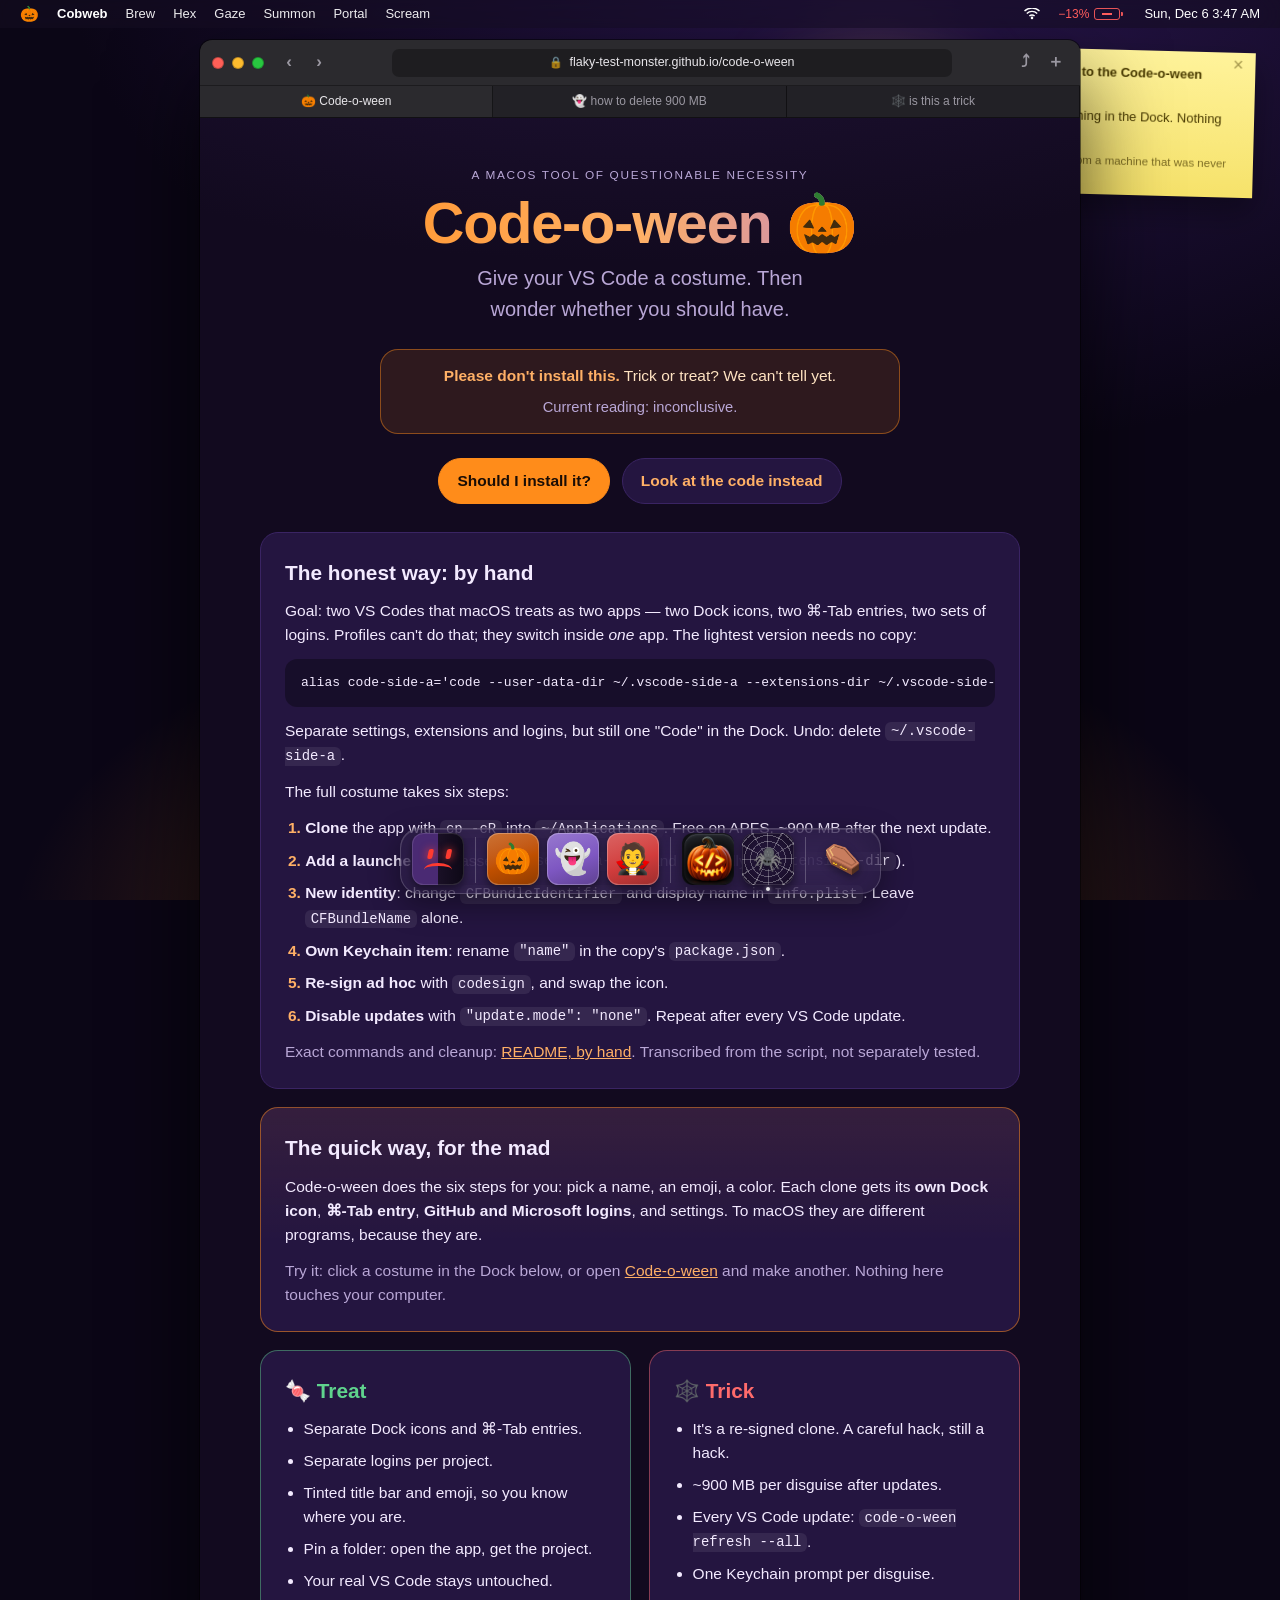
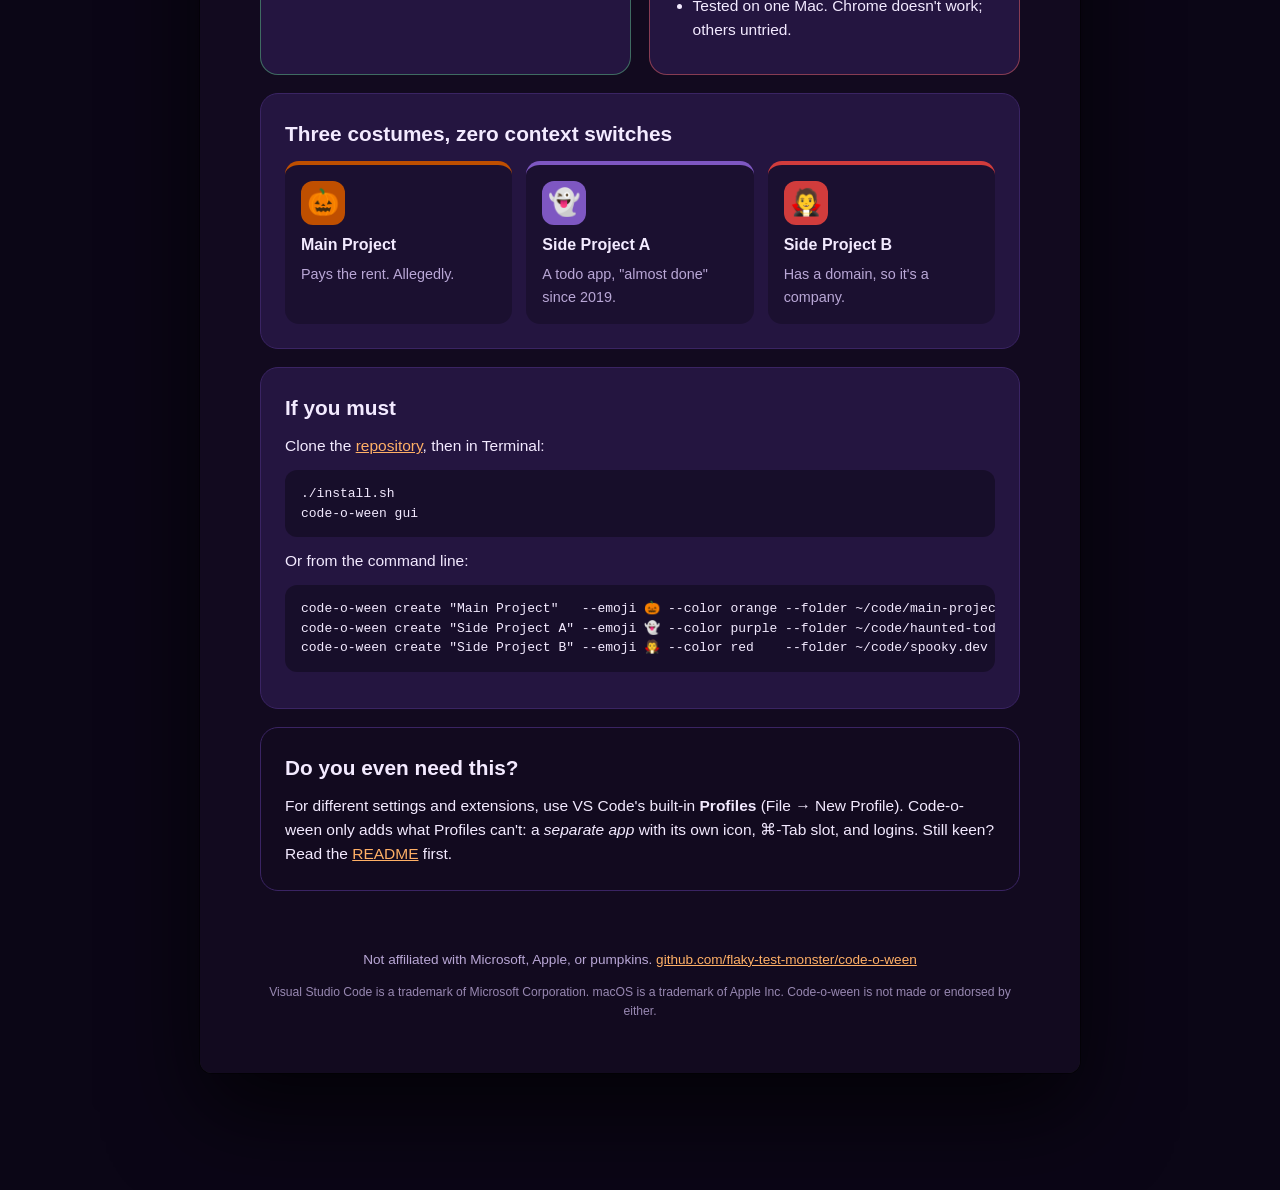
==== docs/index.html @ c0019ca2 "Add the GitHub Pages site A static page styled as a Mac desktop: a Dock of costumed VS Codes, the ma" ====
<!doctype html>
<html lang="en" class="page-scroll">
<head>
  <meta charset="utf-8">
  <meta name="viewport" content="width=device-width, initial-scale=1">
  <title>Code-o-ween</title>
  <meta name="description" content="Turn VS Code into separate macOS apps: own Dock icon, ⌘-Tab entry, and logins per project.">
  <meta name="color-scheme" content="dark">
  <meta name="theme-color" content="#140e20">
  <link rel="canonical" href="https://flaky-test-monster.github.io/code-o-ween/">
  <meta property="og:title" content="Code-o-ween 🎃">
  <meta property="og:description" content="Give your VS Code a costume. Then wonder whether you should have.">
  <meta property="og:type" content="website">
  <meta property="og:url" content="https://flaky-test-monster.github.io/code-o-ween/">
  <meta property="og:site_name" content="Code-o-ween">
  <meta property="og:image" content="https://flaky-test-monster.github.io/code-o-ween/social.png">
  <meta property="og:image:width" content="1200">
  <meta property="og:image:height" content="630">
  <meta property="og:image:alt" content="Code-o-ween: a spooky fake Mac desktop with a browser window and a Dock of costumed VS Code icons">
  <meta name="twitter:card" content="summary_large_image">
  <link rel="apple-touch-icon" href="code-o-ween.png">
  <link rel="icon" href="code-o-ween.png">
  <link rel="stylesheet" href="style.css">
  <!-- Page-view counts (GoatCounter: no cookies, no personal data). -->
  <script data-goatcounter="https://kertal.goatcounter.com/count"
          async src="https://gc.zgo.at/count.js"></script>
</head>
<body>

<!-- ─────────────────────────── The desktop ─────────────────────────── -->
<div class="desktop" id="desktop">

  <div class="sky" aria-hidden="true">
    <span class="moon"></span>
    <span class="bat">🦇</span><span class="bat">🦇</span><span class="bat">🦇</span>
  </div>

  <!-- Menu bar -->
  <div class="menubar" aria-hidden="true">
    <ul class="menubar-left">
      <li class="menubar-logo">🎃</li>
      <li class="menubar-app" id="menubar-app">Haunter</li>
      <li class="menubar-item">Brew</li>
      <li class="menubar-item">Hex</li>
      <li class="menubar-item">Gaze</li>
      <li class="menubar-item">Summon</li>
      <li class="menubar-item">Portal</li>
      <li class="menubar-item">Scream</li>
    </ul>
    <ul class="menubar-right">
      <li class="menubar-glyph" title="Not connected. Nothing here phones home.">
        <svg viewBox="0 0 16 12" width="16" height="12"><path d="M8 11.2a1.3 1.3 0 1 1 0-2.6 1.3 1.3 0 0 1 0 2.6zM4.9 7.6a4.5 4.5 0 0 1 6.2 0l-1 1a3.1 3.1 0 0 0-4.2 0zM2.3 5a8.1 8.1 0 0 1 11.4 0l-1 1a6.7 6.7 0 0 0-9.4 0zM0 2.6A11.4 11.4 0 0 1 16 2.6l-1 1a10 10 0 0 0-14 0z" fill="currentColor"/></svg>
      </li>
      <li class="menubar-battery" title="Battery at −13%. It has been draining since 2019."><span class="battery-pct">−13%</span><span class="battery"><i></i></span></li>
      <li class="menubar-clock"><time id="clock" datetime="2026-10-31T23:59">Fri Oct 31  23:59</time></li>
    </ul>
  </div>

  <!-- A sticky note, because every desk has one nobody wrote -->
  <aside class="sticky" id="sticky" aria-label="Note">
    <button type="button" class="sticky-close" id="sticky-close" aria-label="Close note">×</button>
    <p><strong>Welcome to the Code-o-ween crypt.</strong></p>
    <p>Click anything in the Dock. Nothing installs.</p>
    <p class="sticky-small">— a note from a machine that was never alive</p>
  </aside>

  <!-- ─────────────────────────── Windows ─────────────────────────── -->
  <div class="windows" id="windows">

    <!-- Haunter, the file browser: ~/Applications/Code-o-ween -->
    <section class="window finder" data-app="finder" data-title="Haunter" hidden aria-label="Haunter — Code-o-ween">
      <div class="titlebar">
        <span class="lights"><button type="button" class="tl close" aria-label="Close"></button><button type="button" class="tl min" aria-label="Minimize"></button><button type="button" class="tl zoom" aria-label="Zoom"></button></span>
        <span class="title"><span class="title-icon" aria-hidden="true">📁</span>Code-o-ween</span>
      </div>
      <div class="finder-body">
        <nav class="finder-sidebar" aria-label="Haunts">
          <p class="finder-group">Haunts</p>
          <span class="finder-fav">🕯️ Recently Buried</span>
          <span class="finder-fav">⚰️ Apparitions</span>
          <span class="finder-fav active" aria-current="true">🎃 Code-o-ween</span>
          <span class="finder-fav">🪦 Graveyard</span>
          <span class="finder-fav">🕳️ The Pit</span>
          <p class="finder-group">Cursed</p>
          <span class="finder-fav">🕸️ node_modules</span>
        </nav>
        <div class="finder-main">
          <div class="finder-items" id="finder-items"></div>
          <p class="finder-hint">Each is a separately signed app from the same source. Click one to open it.</p>
        </div>
      </div>
      <div class="finder-pathbar">Haunted HD › Users › you › Applications › <strong>Code-o-ween</strong></div>
    </section>

    <!-- Code-o-ween itself: the SwiftUI manager -->
    <section class="window manager" data-app="code-o-ween" data-title="Code-o-ween" hidden aria-label="Code-o-ween">
      <div class="titlebar">
        <span class="lights"><button type="button" class="tl close" aria-label="Close"></button><button type="button" class="tl min" aria-label="Minimize"></button><button type="button" class="tl zoom" aria-label="Zoom"></button></span>
        <span class="title">Code-o-ween</span>
      </div>
      <div class="manager-body">
        <!-- The list, shown while there is something to list -->
        <div class="manager-list" id="manager-list">
          <div class="manager-list-head">
            <h2>Disguises</h2>
            <button type="button" class="icon-btn" id="reload-list" aria-label="Reload list" title="Reload list">⟳</button>
          </div>
          <ul class="instance-list" id="instance-list" aria-label="Disguises"></ul>
          <div class="manager-list-actions">
            <button type="button" class="mac-btn primary" id="add-more">＋ Add More…</button>
            <span class="spacer"></span>
            <button type="button" class="mac-btn" id="refresh-all">Refresh All</button>
          </div>
          <p class="status" id="list-status" aria-live="polite">Ready for trick or treat</p>
        </div>

        <!-- The create form, shown after "Add More…" (and by itself while there is nothing to list) -->
        <form class="manager-form" id="create-form" autocomplete="off" hidden>
          <div class="manager-form-head">
            <img src="code-o-ween.png" alt="" width="64" height="64">
            <div>
              <h2>Dress up your editor</h2>
              <p>A costume, its own Dock icon, and its own settings.</p>
            </div>
          </div>

          <div class="grouped">
            <label class="row"><span>App</span>
              <select id="f-app">
                <option>Visual Studio Code</option>
                <option>VS Code Insiders</option>
                <option>VSCodium</option>
                <option>Other app…</option>
              </select>
            </label>
            <label class="row"><span>Name</span><input id="f-name" type="text" placeholder="Side Project C" maxlength="40"></label>
            <label class="row"><span>Costume</span>
              <select id="f-costume">
                <option value="Custom" data-emoji="" data-color="">Custom</option>
                <option value="Pumpkin" data-emoji="🎃" data-color="#BF4F00">🎃  Pumpkin</option>
                <option value="Ghost" data-emoji="👻" data-color="#7E57C2">👻  Ghost</option>
                <option value="Vampire" data-emoji="🧛" data-color="#D13C3C">🧛  Vampire</option>
                <option value="Witch" data-emoji="🧙" data-color="#1E8255">🧙  Witch</option>
                <option value="Spider" data-emoji="🕷️" data-color="#007F88">🕷️  Spider</option>
                <option value="Skeleton" data-emoji="💀" data-color="#D33682">💀  Skeleton</option>
              </select>
            </label>
            <label class="row"><span>Icon</span>
              <select id="f-icon"><option>Emoji</option><option>Default</option><option>Image</option></select>
            </label>
            <div class="row emoji-row" id="emoji-row">
              <span>Emoji</span>
              <span class="emoji-picker">
                <span class="emoji-picker-head">
                  <input id="f-emoji" type="text" value="🎃" aria-label="Emoji" maxlength="4" class="emoji-field">
                  <button type="button" class="mac-btn small" id="f-more-emoji" title="Pick any emoji from the system palette">More…</button>
                </span>
                <span class="emoji-grid" id="emoji-grid" role="radiogroup" aria-label="Suggested emoji"></span>
              </span>
            </div>
            <div class="row color-row"><span>Color</span>
              <span class="swatches" id="swatches" role="radiogroup" aria-label="Color"></span>
            </div>
            <div class="row"><label for="f-folder">Project folder</label>
              <span class="row-controls">
                <input id="f-folder" type="text" placeholder="Optional: opens when launched">
                <button type="button" class="mac-btn small" id="f-choose">Choose…</button>
              </span>
            </div>
            <label class="row toggle-row"><span>Tint the VS Code window with this color</span><input type="checkbox" id="f-tint" class="switch" checked></label>
            <label class="row toggle-row"><span>Use a separate extension directory</span><input type="checkbox" id="f-ext" class="switch"></label>
          </div>

          <div class="manager-form-actions">
            <button type="button" class="mac-btn" id="cancel-create">Cancel</button>
            <span class="spacer"></span>
            <button type="submit" class="mac-btn primary" id="create">Disguise VS Code</button>
          </div>
          <p class="status" id="status" aria-live="polite">Ready. This is a web page; nothing touches your computer.</p>
        </form>
      </div>
    </section>

    <!-- The browser: the old landing page, now a web page inside the desktop. Not a landmark: its <main> is the page's. -->
    <div class="window browser" data-app="browser" data-title="Cobweb">
      <div class="titlebar browser-chrome">
        <span class="lights"><button type="button" class="tl close" aria-label="Close"></button><button type="button" class="tl min" aria-label="Minimize"></button><button type="button" class="tl zoom" aria-label="Zoom"></button></span>
        <span class="nav" aria-hidden="true"><i>‹</i><i>›</i></span>
        <span class="address" aria-hidden="true"><span class="lock">🔒</span><span class="host">flaky-test-monster.github.io/code-o-ween</span></span>
        <span class="nav" aria-hidden="true"><i>⤴</i><i>＋</i></span>
      </div>
      <div class="browser-tabs" aria-hidden="true"><span class="tab active">🎃 Code-o-ween</span><span class="tab">👻 how to delete 900 MB</span><span class="tab">🕸️ is this a trick</span></div>

      <div class="web" id="web">
        <header class="web-hero">
          <p class="eyebrow">A macOS tool of questionable necessity</p>
          <h1>Code-o-ween <span aria-hidden="true">🎃</span></h1>
          <p class="tagline">Give your VS Code a costume. Then wonder whether you should have.</p>

          <div class="warning" role="note">
            <strong>Please don't install this.</strong>
            Trick or treat? We can't tell yet.
            <span class="verdict" id="verdict" aria-live="polite">Current reading: inconclusive.</span>
          </div>

          <div class="actions">
            <button type="button" class="btn primary" id="ask">Should I install it?</button>
            <a class="btn" href="https://github.com/flaky-test-monster/code-o-ween" rel="noopener" target="_blank">Look at the code instead</a>
          </div>
        </header>

        <main>
          <section class="card" id="by-hand">
            <h2>The honest way: by hand</h2>
            <p>
              Goal: two VS Codes that macOS treats as two apps — two Dock icons, two ⌘-Tab entries, two sets of
              logins. Profiles can't do that; they switch inside <em>one</em> app. The lightest version needs no copy:
            </p>
            <pre tabindex="0"><code>alias code-side-a='code --user-data-dir ~/.vscode-side-a --extensions-dir ~/.vscode-side-a/extensions'</code></pre>
            <p>Separate settings, extensions and logins, but still one "Code" in the Dock. Undo: delete <code>~/.vscode-side-a</code>.</p>
            <p>The full costume takes six steps:</p>
            <ol class="steps">
              <li><strong>Clone</strong> the app with <code>cp -cR</code> into <code>~/Applications</code>. Free on APFS, ~900&nbsp;MB after the next update.</li>
              <li><strong>Add a launcher</strong> that passes <code>--user-data-dir</code> (and optionally <code>--extensions-dir</code>).</li>
              <li><strong>New identity</strong>: change <code>CFBundleIdentifier</code> and display name in <code>Info.plist</code>. Leave <code>CFBundleName</code> alone.</li>
              <li><strong>Own Keychain item</strong>: rename <code>"name"</code> in the copy's <code>package.json</code>.</li>
              <li><strong>Re-sign ad hoc</strong> with <code>codesign</code>, and swap the icon.</li>
              <li><strong>Disable updates</strong> with <code>"update.mode": "none"</code>. Repeat after every VS Code update.</li>
            </ol>
            <p class="muted">
              Exact commands and cleanup:
              <a href="https://github.com/flaky-test-monster/code-o-ween#love-the-idea-but-afraid-very-afraid-to-run-it" rel="noopener" target="_blank">README, by hand</a>.
              Transcribed from the script, not separately tested.
            </p>
          </section>

          <section class="card quick">
            <h2>The quick way, for the mad</h2>
            <p>
              Code-o-ween does the six steps for you: pick a name, an emoji, a color. Each clone gets its
              <strong>own Dock icon</strong>, <strong>⌘-Tab entry</strong>, <strong>GitHub and Microsoft logins</strong>,
              and settings. To macOS they are different programs, because they are.
            </p>
            <p class="muted">
              Try it: click a costume in the Dock below, or open
              <button type="button" class="link-btn" data-open="code-o-ween">Code-o-ween</button> and make another. Nothing here touches your computer.
            </p>
          </section>

          <section class="columns">
            <div class="card treat">
              <h2><span aria-hidden="true">🍬</span> Treat</h2>
              <ul>
                <li>Separate Dock icons and ⌘-Tab entries.</li>
                <li>Separate logins per project.</li>
                <li>Tinted title bar and emoji, so you know where you are.</li>
                <li>Pin a folder: open the app, get the project.</li>
                <li>Your real VS Code stays untouched.</li>
              </ul>
            </div>
            <div class="card trick">
              <h2><span aria-hidden="true">🕸️</span> Trick</h2>
              <ul>
                <li>It's a re-signed clone. A careful hack, still a hack.</li>
                <li>~900&nbsp;MB per disguise after updates.</li>
                <li>Every VS Code update: <code>code-o-ween refresh --all</code>.</li>
                <li>One Keychain prompt per disguise.</li>
                <li>Tested on one Mac. Chrome doesn't work; others untried.</li>
              </ul>
            </div>
          </section>

          <section class="card">
            <h2>Three costumes, zero context switches</h2>
            <div class="trio">
              <div class="trio-item" style="--tile:#BF4F00">
                <span class="trio-icon" aria-hidden="true">🎃</span>
                <h3>Main Project</h3>
                <p>Pays the rent. Allegedly.</p>
              </div>
              <div class="trio-item" style="--tile:#7E57C2">
                <span class="trio-icon" aria-hidden="true">👻</span>
                <h3>Side Project A</h3>
                <p>A todo app, "almost done" since 2019.</p>
              </div>
              <div class="trio-item" style="--tile:#D13C3C">
                <span class="trio-icon" aria-hidden="true">🧛</span>
                <h3>Side Project B</h3>
                <p>Has a domain, so it's a company.</p>
              </div>
            </div>
          </section>

          <section class="card">
            <h2>If you must</h2>
            <p>Clone the <a href="https://github.com/flaky-test-monster/code-o-ween" rel="noopener" target="_blank">repository</a>, then in Terminal:</p>
            <pre tabindex="0"><code>./install.sh
code-o-ween gui</code></pre>
            <p>Or from the command line:</p>
            <pre tabindex="0"><code>code-o-ween create "Main Project"   --emoji 🎃 --color orange --folder ~/code/main-project
code-o-ween create "Side Project A" --emoji 👻 --color purple --folder ~/code/haunted-todo
code-o-ween create "Side Project B" --emoji 🧛 --color red    --folder ~/code/spooky.dev</code></pre>
          </section>

          <section class="card plain">
            <h2>Do you even need this?</h2>
            <p>
              For different settings and extensions, use VS Code's built-in <strong>Profiles</strong>
              (File → New Profile). Code-o-ween only adds what Profiles can't: a <em>separate app</em> with its own
              icon, ⌘-Tab slot, and logins. Still keen? Read the
              <a href="https://github.com/flaky-test-monster/code-o-ween#readme" rel="noopener" target="_blank">README</a> first.
            </p>
          </section>
        </main>

        <footer class="web-footer">
          <p>
            Not affiliated with Microsoft, Apple, or pumpkins.
            <a href="https://github.com/flaky-test-monster/code-o-ween" rel="noopener" target="_blank">github.com/flaky-test-monster/code-o-ween</a>
          </p>
          <p class="legal">Visual Studio Code is a trademark of Microsoft Corporation. macOS is a trademark of Apple Inc. Code-o-ween is not made or endorsed by either.</p>
        </footer>
      </div>
    </div>

  </div>

  <!-- ─────────────────────────── The Dock ─────────────────────────── -->
  <nav class="dock-wrap" aria-label="Dock">
    <div class="dock" id="dock" role="toolbar">
      <button type="button" class="dock-item" data-app="finder" aria-label="Haunter — file browser">
        <span class="icon finder-icon" aria-hidden="true"><i class="face"></i></span>
        <span class="dock-label">Haunter</span><span class="dock-dot"></span>
      </button>
      <span class="dock-sep" aria-hidden="true"></span>
      <!-- Disguised VS Codes are inserted here by script.js -->
      <span class="dock-sep" aria-hidden="true" id="dock-sep-apps"></span>
      <button type="button" class="dock-item" data-app="code-o-ween" aria-label="Code-o-ween">
        <span class="icon app-icon" aria-hidden="true"><img src="code-o-ween.png" alt="" width="52" height="52"></span>
        <span class="dock-label">Code-o-ween</span><span class="dock-dot"></span>
      </button>
      <button type="button" class="dock-item" data-app="browser" aria-label="Cobweb — web browser">
        <span class="icon browser-icon" aria-hidden="true"><i class="spider">🕷️</i></span>
        <span class="dock-label">Cobweb</span><span class="dock-dot"></span>
      </button>
      <span class="dock-sep" aria-hidden="true"></span>
      <button type="button" class="dock-item" data-app="trash" aria-label="Crypt">
        <span class="icon trash-icon" aria-hidden="true">⚰️</span>
        <span class="dock-label">Crypt (900 MB per costume)</span><span class="dock-dot"></span>
      </button>
    </div>
  </nav>

</div>

<!-- What the coffin is hiding: a stop error from an operating system that is not the one you are using -->
<div class="bsod" id="bsod" role="alertdialog" aria-modal="true" aria-labelledby="bsod-title" aria-describedby="bsod-body" hidden>
  <div class="bsod-screen">
    <p class="bsod-title" id="bsod-title"><span>Windoze</span></p>
    <div id="bsod-body">
      <p>Fatal exception 0E: this OS was caught disguised as another OS.</p>
      <p>It was never a Mac. Just a web page in costume.</p>
      <p>*&nbsp; Press any key to unsee this.</p>
      <p class="bsod-code">STOP: 0x0000DEAD IDENTITY_CRISIS</p>
    </div>
    <p class="bsod-actions">
      <button class="bsod-back" id="bsod-back" type="button">Go back to the totally real Mac</button>
    </p>
  </div>
</div>

<script src="script.js" defer></script>
</body>
</html>
---- docs/style.css ----
/* Code-o-ween's GitHub Pages site: a Mac desktop that isn't one.
   Layout: a full-viewport .desktop holds the menu bar, one window at a time, and the Dock.
   The old landing page lives on inside the browser window (.web). */

:root {
  --menubar-h: 28px;
  --dock-h: 100px;

  --wall-1: #0b0616;
  --wall-2: #2a1650;
  --wall-3: #7a2a2e;
  --wall-glow: #ff8c1a;

  --chrome: #2b2a2e;
  --chrome-text: #e8e6ea;
  --chrome-muted: #9a97a1;
  --chrome-edge: rgba(255, 255, 255, 0.1);
  --content: #1e1e1e;
  --content-2: #252526;
  --content-3: #2d2d2d;
  --text: #e6e6e6;
  --muted: #a7a7a7;
  --accent: #bf4f00;
  --accent-2: #ff8c1a;
  --focus: #ff8c1a;

  --radius: 12px;
  --shadow: 0 30px 70px rgba(0, 0, 0, 0.55), 0 0 0 1px rgba(0, 0, 0, 0.4);
  --mono: ui-monospace, SFMono-Regular, Menlo, Consolas, monospace;
  --sans: -apple-system, BlinkMacSystemFont, "SF Pro Text", "Segoe UI", Roboto, Helvetica, Arial, sans-serif;
}

* { box-sizing: border-box; }
html, body { margin: 0; height: 100%; }
body {
  font: 14px/1.45 var(--sans);
  color: var(--text);
  background: var(--wall-1);
  overflow: hidden;
  -webkit-font-smoothing: antialiased;
}
button { font: inherit; }
[hidden] { display: none !important; }
button:focus-visible, input:focus-visible, select:focus-visible, [tabindex]:focus-visible {
  outline: 2px solid var(--focus);
  outline-offset: 2px;
}

/* ─────────────── Desktop & wallpaper ─────────────── */
.desktop {
  position: fixed;
  inset: 0;
  overflow: hidden;
  background:
    radial-gradient(900px 500px at 50% 105%, rgba(255, 140, 26, 0.35) 0%, rgba(255, 140, 26, 0) 70%),
    radial-gradient(1400px 900px at 70% -10%, var(--wall-2) 0%, var(--wall-1) 60%),
    linear-gradient(180deg, var(--wall-1) 0%, var(--wall-2) 55%, var(--wall-3) 100%);
}

.sky { position: absolute; inset: 0; pointer-events: none; overflow: hidden; }
.moon {
  position: absolute;
  top: 9vh; right: 26vw;
  width: 140px; height: 140px;
  border-radius: 50%;
  background: radial-gradient(circle at 35% 35%, #fff4d6 0%, #ffd27a 45%, #e0a84a 100%);
  box-shadow: 0 0 80px 30px rgba(255, 210, 120, 0.28), inset -22px -14px 0 rgba(170, 110, 40, 0.25);
}
.bat {
  position: absolute;
  font-size: 1.6rem;
  opacity: 0.6;
  animation: flap 28s linear infinite;
}
.bat:nth-child(2) { top: 18vh; left: -6vw; animation-duration: 34s; }
.bat:nth-child(3) { top: 30vh; left: -6vw; animation-duration: 26s; animation-delay: -12s; font-size: 1.1rem; }
.bat:nth-child(4) { top: 12vh; left: -6vw; animation-duration: 40s; animation-delay: -25s; font-size: 2rem; }
@keyframes flap {
  0%   { transform: translate(0, 0) rotate(-8deg); }
  25%  { transform: translate(30vw, -6vh) rotate(6deg); }
  50%  { transform: translate(60vw, 2vh) rotate(-6deg); }
  75%  { transform: translate(85vw, -4vh) rotate(8deg); }
  100% { transform: translate(112vw, 0) rotate(-8deg); }
}

/* ─────────────── Menu bar ─────────────── */
.menubar {
  position: absolute;
  top: 0; left: 0; right: 0;
  height: var(--menubar-h);
  display: flex;
  justify-content: space-between;
  align-items: center;
  padding: 0 12px;
  background: rgba(20, 14, 32, 0.6);
  backdrop-filter: blur(20px) saturate(1.4);
  -webkit-backdrop-filter: blur(20px) saturate(1.4);
  color: #fff;
  font-size: 13px;
  z-index: 1000;
  user-select: none;
}
.menubar ul { list-style: none; margin: 0; padding: 0; display: flex; align-items: center; gap: 2px; }
.menubar li { padding: 0 8px; line-height: var(--menubar-h); white-space: nowrap; }
.menubar-logo { font-size: 15px; padding-right: 4px; }
.menubar-app { font-weight: 700; }
.menubar-item { opacity: 0.92; }
.menubar-right { gap: 6px; }
.menubar-glyph { display: inline-flex; align-items: center; padding: 0 4px; }
/* The battery is below zero. It has been draining since 2019. */
.menubar-battery { display: inline-flex; align-items: center; gap: 5px; padding: 0 4px; color: #ff5c5c; }
.battery-pct { font-size: 12px; font-variant-numeric: tabular-nums; }
.battery { position: relative; width: 26px; height: 12px; border: 1.5px solid rgba(255, 92, 92, 0.9); border-radius: 3px; padding: 0; margin: 0 6px 0 0; }
.battery::after { content: ""; position: absolute; right: -4px; top: 3px; width: 2px; height: 4px; background: rgba(255, 92, 92, 0.9); border-radius: 0 1px 1px 0; }
.battery i { position: absolute; left: 1.5px; top: 1.5px; bottom: 1.5px; width: 0; background: #ff5c5c; border-radius: 1px; }
.battery::before { content: ""; position: absolute; left: 50%; top: 50%; width: 10px; height: 1.5px; margin: -0.75px 0 0 -5px; background: #ff5c5c; }
.menubar-clock { font-variant-numeric: tabular-nums; }
@media (max-width: 720px) {
  .menubar-item, .menubar-glyph, .menubar-battery { display: none; }
}

/* ─────────────── Stickies ─────────────── */
.sticky {
  position: absolute;
  top: calc(var(--menubar-h) + 22px);
  right: 26px;
  width: 250px;
  padding: 14px 16px 10px;
  background: linear-gradient(180deg, #fff39b, #f6e26a);
  color: #4a3b00;
  font-size: 13px;
  line-height: 1.4;
  box-shadow: 0 14px 30px rgba(0, 0, 0, 0.35);
  transform: rotate(1.5deg);
  z-index: 5;
}
.sticky p { margin: 0 0 8px; }
.sticky-small { font-size: 11.5px; opacity: 0.7; margin-bottom: 0 !important; }
.sticky-close {
  position: absolute; top: 2px; right: 6px;
  border: 0; background: transparent; color: inherit;
  font-size: 18px; line-height: 1; cursor: pointer; opacity: 0.5;
}
.sticky-close:hover { opacity: 1; }
@media (max-width: 720px) { .sticky { display: none; } }

/* ─────────────── Windows ─────────────── */
.windows { position: absolute; inset: var(--menubar-h) 0 var(--dock-h) 0; }

.window {
  position: absolute;
  display: flex;
  flex-direction: column;
  min-width: 320px;
  min-height: 200px;
  border-radius: var(--radius);
  background: var(--content);
  color: var(--text);
  box-shadow: var(--shadow);
  overflow: hidden;
  opacity: 0.985;
  transition: transform 0.22s cubic-bezier(0.2, 0.8, 0.2, 1), opacity 0.22s ease;
}
.window.focused { opacity: 1; box-shadow: 0 40px 90px rgba(0, 0, 0, 0.7), 0 0 0 1px rgba(0, 0, 0, 0.5); }
.window:not(.focused) .titlebar { filter: saturate(0.6) brightness(0.85); }
.window.opening { animation: open 0.26s cubic-bezier(0.2, 0.8, 0.2, 1); }
@keyframes open { from { transform: scale(0.92) translateY(14px); opacity: 0; } to { transform: none; opacity: 1; } }
.window.minimizing { transform: translateY(60vh) scale(0.15); opacity: 0; transition-duration: 0.32s; }
.window.maximized { border-radius: 0; }

.titlebar {
  display: flex;
  align-items: center;
  gap: 10px;
  flex: 0 0 auto;
  height: 38px;
  padding: 0 12px;
  background: var(--chrome);
  color: var(--chrome-text);
  font-size: 13px;
  font-weight: 600;
  cursor: default;
  user-select: none;
  border-bottom: 1px solid rgba(0, 0, 0, 0.35);
}
.title { flex: 1; text-align: center; white-space: nowrap; overflow: hidden; text-overflow: ellipsis; opacity: 0.95; }
.title-icon { margin-right: 6px; }
.lights { display: inline-flex; gap: 8px; }
.tl {
  width: 12px; height: 12px; border-radius: 50%;
  border: 1px solid rgba(0, 0, 0, 0.25);
  padding: 0; cursor: pointer;
  position: relative;
}
.tl.close { background: #ff5f57; }
.tl.min { background: #febc2e; }
.tl.zoom { background: #28c840; }
.window:not(.focused) .tl { background: #4d4b52; }
.tl::after {
  content: ""; position: absolute; inset: 0; opacity: 0; font-size: 9px; line-height: 10px; text-align: center; color: rgba(0, 0, 0, 0.6); font-weight: 900;
}
.lights:hover .tl.close::after { content: "×"; opacity: 1; }
.lights:hover .tl.min::after { content: "–"; opacity: 1; }
.lights:hover .tl.zoom::after { content: "+"; opacity: 1; font-size: 10px; }

/* On phones every window fills the screen. */
@media (max-width: 720px) {
  .window { inset: 0 !important; width: auto !important; height: auto !important; border-radius: 0; min-width: 0; }
  .window.opening { animation-name: open-mobile; }
  @keyframes open-mobile { from { opacity: 0; transform: translateY(20px); } to { opacity: 1; transform: none; } }
}

/* While the browser is on screen, the page it shows scrolls with the document (html.page-scroll):
   the window grows to fit its content, and its chrome sticks under the menu bar. */
html.page-scroll, html.page-scroll body { height: auto; }
html.page-scroll body { overflow: visible; overflow-x: hidden; }
html.page-scroll .desktop { position: relative; min-height: 100vh; overflow: visible; background-attachment: fixed; }
html.page-scroll .sky, html.page-scroll .menubar, html.page-scroll .dock-wrap { position: fixed; }
html.page-scroll .sticky { position: fixed; }
html.page-scroll .windows { position: relative; inset: auto; padding: calc(var(--menubar-h) + 12px) 0 calc(var(--dock-h) + 24px); }
html.page-scroll .window.browser { position: relative; left: auto !important; top: auto !important; height: auto !important; margin: 0 auto; max-width: calc(100% - 24px); overflow: clip; }
html.page-scroll .browser-chrome { position: sticky; top: var(--menubar-h); z-index: 2; border-radius: var(--radius) var(--radius) 0 0; }
html.page-scroll .browser-tabs { position: sticky; top: calc(var(--menubar-h) + 46px); z-index: 2; }
html.page-scroll .web { flex: none; overflow: visible; }
html.page-scroll .web [id] { scroll-margin-top: calc(var(--menubar-h) + 90px); }
html.page-scroll .window.browser.maximized { max-width: none; border-radius: 0; }
html.page-scroll .window.browser.maximized .browser-chrome { border-radius: 0; }
@media (max-width: 720px) {
  html.page-scroll .windows { padding: var(--menubar-h) 0 var(--dock-h); }
  html.page-scroll .window.browser { max-width: none; }
  html.page-scroll .browser-chrome { border-radius: 0; }
}

/* ─────────────── Finder window ─────────────── */
.finder-body { display: grid; grid-template-columns: 170px 1fr; flex: 1; min-height: 0; }
.finder-sidebar {
  background: rgba(40, 38, 46, 0.9);
  padding: 10px 8px;
  display: flex; flex-direction: column; gap: 2px;
  font-size: 12.5px;
  border-right: 1px solid rgba(0, 0, 0, 0.35);
}
.finder-group { margin: 8px 8px 4px; font-size: 11px; color: var(--chrome-muted); text-transform: uppercase; letter-spacing: 0.04em; }
.finder-fav { display: block; padding: 4px 8px; border-radius: 6px; color: var(--chrome-text); opacity: 0.85; }
.finder-fav.active { background: rgba(255, 255, 255, 0.14); opacity: 1; }
.finder-main { display: flex; flex-direction: column; min-height: 0; background: var(--content-2); }
.finder-items { display: flex; flex-wrap: wrap; gap: 8px 4px; padding: 18px 16px; align-content: start; overflow: auto; flex: 1; }
.finder-item {
  width: 112px; padding: 10px 6px; border: 0; background: transparent; color: var(--text);
  display: grid; justify-items: center; gap: 8px; border-radius: 8px; cursor: pointer;
  font-size: 12px; text-align: center; line-height: 1.25;
}
.finder-item:hover { background: rgba(255, 255, 255, 0.07); }
.finder-item .tile { width: 56px; height: 56px; font-size: 32px; }
.finder-item img { width: 56px; height: 56px; }
.finder-hint { margin: 0; padding: 8px 16px 12px; font-size: 12px; color: var(--muted); }
.finder-pathbar { flex: 0 0 auto; padding: 6px 12px; font-size: 12px; color: var(--muted); background: var(--content-3); border-top: 1px solid rgba(0, 0, 0, 0.35); }
.finder-pathbar strong { color: var(--text); }
@media (max-width: 720px) { .finder-body { grid-template-columns: 1fr; } .finder-sidebar { display: none; } }

/* A costume tile: a rounded square in the disguise's color with the emoji on it. */
.tile {
  display: inline-grid; place-items: center;
  width: 44px; height: 44px; border-radius: 22%;
  background: linear-gradient(160deg, color-mix(in srgb, var(--tile) 80%, white) 0%, var(--tile) 55%, color-mix(in srgb, var(--tile) 75%, black) 100%);
  box-shadow: inset 0 0 0 1px rgba(255, 255, 255, 0.22), 0 2px 6px rgba(0, 0, 0, 0.35);
  font-size: 26px;
  line-height: 1;
}

/* ─────────────── Code-o-ween manager (SwiftUI, in costume) ─────────────── */
/* One view at a time, like the real window: the list, or the create form after "Add More…". */
.manager { background: #262528; }
.manager-body { display: flex; flex-direction: column; flex: 1; min-height: 0; }
.manager-list { display: flex; flex-direction: column; flex: 1; min-height: 0; }
.manager-list-head { display: flex; align-items: center; justify-content: space-between; padding: 16px 16px 10px; }
.manager-list-head h2, .manager-form-head h2 { margin: 0; font-size: 17px; font-weight: 600; }
.manager-list-head h2 { font-size: 20px; }
.icon-btn { border: 0; background: transparent; color: var(--accent-2); font-size: 16px; cursor: pointer; padding: 2px 6px; border-radius: 6px; }
.icon-btn:hover { background: rgba(255, 255, 255, 0.08); }
.instance-list { list-style: none; margin: 0; padding: 0 8px; flex: 1; overflow: auto; min-height: 0; }
.instance-row {
  display: grid; grid-template-columns: 36px 1fr auto; gap: 12px; align-items: center;
  padding: 7px 8px; border-radius: 8px; cursor: default;
}
.instance-row:hover { background: rgba(255, 255, 255, 0.05); }
.instance-row .tile { width: 36px; height: 36px; font-size: 20px; }
.instance-text { min-width: 0; }
.instance-row b { display: block; font-weight: 500; font-size: 13px; white-space: nowrap; overflow: hidden; text-overflow: ellipsis; }
.instance-row small { display: block; font-size: 11.5px; color: var(--muted); white-space: nowrap; overflow: hidden; text-overflow: ellipsis; }
.row-actions { display: flex; gap: 6px; flex: none; }
.manager-list-actions { display: flex; gap: 8px; align-items: center; padding: 14px 16px 6px; }
.manager-list .status { padding: 4px 16px 14px; }
.spacer { flex: 1; }

.mac-btn {
  appearance: none;
  border: 1px solid rgba(255, 255, 255, 0.14);
  background: linear-gradient(180deg, #5a585f, #4a484f);
  color: #fff;
  padding: 4px 12px;
  border-radius: 6px;
  font-size: 13px;
  cursor: pointer;
  box-shadow: 0 1px 1px rgba(0, 0, 0, 0.3);
}
.mac-btn:hover { background: linear-gradient(180deg, #65636a, #55535a); }
.mac-btn:active { background: #3f3d44; }
.mac-btn:disabled { opacity: 0.4; cursor: default; }
.mac-btn.primary { background: linear-gradient(180deg, #ff8c1a, var(--accent)); border-color: rgba(0, 0, 0, 0.3); font-weight: 600; }
.mac-btn.primary:hover { background: linear-gradient(180deg, #ffa040, #f06a0a); }
.mac-btn.small { padding: 3px 10px; font-size: 12px; }
.mac-btn.destructive { color: #ff8a80; }

.manager-form { display: flex; flex-direction: column; gap: 16px; padding: 22px 24px; overflow: auto; min-height: 0; margin: 0; }
.manager-form-head { display: flex; gap: 14px; align-items: center; }
.manager-form-head img { width: 64px; height: 64px; border-radius: 14px; flex: none; }
.manager-form-head p { margin: 4px 0 0; color: var(--muted); font-size: 13px; }

.grouped { background: #2f2e33; border: 1px solid rgba(255, 255, 255, 0.07); border-radius: 10px; overflow: hidden; }
.row {
  display: flex; align-items: center; gap: 14px;
  padding: 9px 14px; min-height: 42px;
  border-bottom: 1px solid rgba(255, 255, 255, 0.06);
  font-size: 13px;
}
.row:last-child { border-bottom: 0; }
.row > span:first-child, .row > label:first-child { flex: 0 0 110px; color: var(--chrome-text); }
.toggle-row > span:first-child { flex: 1; }
.row-controls { display: flex; gap: 8px; flex: 1; align-items: center; min-width: 0; }
.row select, .row input[type="text"] {
  flex: 1; min-width: 0;
  font: inherit; font-size: 13px;
  color: #fff;
  background: #3b3a40;
  border: 1px solid rgba(255, 255, 255, 0.12);
  border-radius: 6px;
  padding: 4px 8px;
  height: 26px;
}
.row select { appearance: none; -webkit-appearance: none; padding-right: 26px; background-image: linear-gradient(45deg, transparent 50%, #fff 50%), linear-gradient(135deg, #fff 50%, transparent 50%); background-position: calc(100% - 13px) 11px, calc(100% - 9px) 11px; background-size: 4px 4px; background-repeat: no-repeat; cursor: pointer; }
.row input::placeholder { color: #8d8b93; }

/* The emoji picker: a field for any emoji, the system palette button, and a grid of suggestions */
.emoji-row { align-items: flex-start; }
.emoji-row > span:first-child { padding-top: 4px; }
.emoji-picker { display: flex; flex-direction: column; align-items: flex-end; gap: 10px; flex: 1; min-width: 0; }
.emoji-picker-head { display: flex; gap: 8px; align-items: center; }
.emoji-field { flex: 0 0 52px !important; width: 52px; text-align: center; font-size: 17px !important; height: 30px !important; }
.emoji-grid { display: grid; grid-template-columns: repeat(8, 30px); gap: 6px; justify-content: end; }
.emoji-btn {
  appearance: none; border: 2px solid transparent; background: transparent; color: inherit;
  width: 30px; height: 30px; padding: 0; border-radius: 6px; font-size: 19px; line-height: 1; cursor: pointer;
  display: grid; place-items: center;
}
.emoji-btn:hover { background: rgba(255, 255, 255, 0.08); }
.emoji-btn[aria-checked="true"] { background: rgba(255, 140, 26, 0.22); border-color: var(--accent-2); }
.emoji-btn:focus-visible { outline: 2px solid var(--focus); outline-offset: 1px; }
@media (max-width: 720px) { .emoji-grid { grid-template-columns: repeat(6, 30px); } }

.color-row { align-items: center; }
.swatches { display: flex; flex-wrap: wrap; gap: 8px; flex: 1; }
.swatch { position: relative; width: 22px; height: 22px; margin: 0; }
.swatch input { position: absolute; inset: 0; opacity: 0; margin: 0; cursor: pointer; }
.swatch i { display: block; width: 22px; height: 22px; border-radius: 50%; background: var(--c); box-shadow: inset 0 0 0 1px rgba(255, 255, 255, 0.25); }
.swatch input:checked + i { box-shadow: 0 0 0 2px #262528, 0 0 0 4px #fff; }
.swatch input:focus-visible + i { outline: 2px solid var(--focus); outline-offset: 3px; }

/* A SwiftUI-style switch */
.switch { appearance: none; -webkit-appearance: none; width: 38px; height: 22px; border-radius: 11px; background: #55535a; position: relative; margin: 0; cursor: pointer; transition: background 0.2s; flex: none; }
.switch::after { content: ""; position: absolute; top: 2px; left: 2px; width: 18px; height: 18px; border-radius: 50%; background: #fff; box-shadow: 0 1px 3px rgba(0, 0, 0, 0.4); transition: left 0.2s; }
.switch:checked { background: var(--accent); }
.switch:checked::after { left: 18px; }

.manager-form-actions { display: flex; gap: 10px; align-items: center; }
.status { margin: 0; font-size: 12px; color: var(--muted); min-height: 1.4em; }
.status.error { color: #ff8a80; }

@media (max-width: 860px) {
  .row > span:first-child, .row > label:first-child { flex-basis: 90px; }
}

/* ─────────────── VS Code, in costume ─────────────── */
.vscode { --tint: #bf4f00; --tint-fg: #ffffff; background: var(--content); }
.vscode .titlebar { background: var(--tint); color: var(--tint-fg); border-bottom-color: rgba(0, 0, 0, 0.2); }
.vscode .title { font-weight: 500; font-size: 12.5px; }
.vscode .tl { border-color: rgba(0, 0, 0, 0.3); }
.vscode-body { display: grid; grid-template-columns: 48px 200px 1fr; flex: 1; min-height: 0; }
.activity { background: var(--tint); display: grid; align-content: start; justify-items: center; gap: 6px; padding: 8px 0; }
.activity i {
  width: 48px; height: 44px; display: grid; place-items: center;
  color: var(--tint-fg); opacity: 0.55; font-size: 20px;
}
.activity i.active { opacity: 1; box-shadow: inset 2px 0 0 var(--tint-fg); }
.sidebar { background: var(--content-2); font-size: 12.5px; overflow: auto; min-width: 0; }
.sidebar-head { padding: 10px 18px 6px; font-size: 11px; letter-spacing: 0.06em; color: var(--muted); text-transform: uppercase; }
.sidebar-root { padding: 2px 10px; font-weight: 700; font-size: 11px; color: #ccc; }
.tree { list-style: none; margin: 0; padding: 0; }
.tree li { padding: 2px 10px 2px calc(18px + var(--depth, 0) * 12px); white-space: nowrap; color: #cccccc; }
.tree li.dir::before { content: "›"; display: inline-block; width: 12px; margin-left: -12px; color: var(--muted); }
.tree li.dir.open::before { content: "⌄"; }
.tree li.file::before { content: attr(data-glyph); display: inline-block; width: 16px; margin-left: -14px; font-size: 10px; color: var(--muted); }
.tree li.active { background: #37373d; color: #fff; }
.tree li.dim { color: #8a8a8a; }
.editor-col { display: grid; grid-template-rows: 35px 1fr 120px; min-width: 0; min-height: 0; }
.tabs { display: flex; background: var(--content-3); font-size: 12.5px; }
.tabs span { padding: 0 14px; line-height: 35px; color: #9d9d9d; border-right: 1px solid var(--content); white-space: nowrap; }
.tabs span.active { background: var(--content); color: #fff; box-shadow: inset 0 1px 0 var(--tint); }
.code { margin: 0; padding: 10px 0; overflow: auto; font: 12.5px/1.6 var(--mono); color: #d4d4d4; counter-reset: line; min-height: 0; }
.code .ln { display: flex; white-space: pre; }
.code .ln::before { counter-increment: line; content: counter(line); flex: 0 0 44px; text-align: right; padding-right: 18px; color: #6e7681; user-select: none; }
.code .k { color: #c586c0; }
.code .s { color: #ce9178; }
.code .f { color: #dcdcaa; }
.code .c { color: #6a9955; font-style: italic; }
.code .v { color: #9cdcfe; }
.code .t { color: #4ec9b0; }
.code .n { color: #b5cea8; }
.code .d { color: #569cd6; }
.terminal { background: #181818; border-top: 1px solid #333; display: flex; flex-direction: column; min-height: 0; }
.terminal-tabs { display: flex; gap: 18px; padding: 6px 14px 0; font-size: 11px; color: var(--muted); text-transform: uppercase; letter-spacing: 0.05em; }
.terminal-tabs span.active { color: #fff; box-shadow: inset 0 -1px 0 var(--tint); padding-bottom: 4px; }
.terminal pre { margin: 0; padding: 8px 14px; overflow: auto; font: 12px/1.55 var(--mono); color: #d4d4d4; flex: 1; }
.terminal .prompt { color: #7ee787; }
.terminal .dim { color: #8b949e; }
.terminal .cursor { display: inline-block; width: 7px; height: 13px; background: #d4d4d4; vertical-align: -2px; animation: blink 1.1s steps(1) infinite; }
@keyframes blink { 50% { opacity: 0; } }
.statusbar { display: flex; gap: 14px; flex: 0 0 auto; padding: 0 10px; height: 22px; align-items: center; background: var(--tint); color: var(--tint-fg); font-size: 11.5px; white-space: nowrap; overflow: hidden; }
.statusbar .spacer { flex: 1; }
.statusbar .remote { background: rgba(0, 0, 0, 0.25); margin: 0 6px 0 -10px; padding: 0 8px; height: 100%; display: inline-flex; align-items: center; }
@media (max-width: 720px) { .vscode-body { grid-template-columns: 40px 1fr; } .sidebar { display: none; } .editor-col { grid-template-rows: 35px 1fr 96px; } }

/* ─────────────── The browser ─────────────── */
.browser-chrome { height: 46px; gap: 12px; }
.browser-chrome .nav { display: inline-flex; gap: 4px; }
.browser-chrome .nav i { width: 26px; height: 26px; display: grid; place-items: center; border-radius: 6px; font-style: normal; color: var(--chrome-muted); font-size: 17px; }
.browser-chrome .nav i:hover { background: rgba(255, 255, 255, 0.08); }
.address {
  flex: 1; display: flex; align-items: center; justify-content: center; gap: 6px;
  max-width: 560px; margin: 0 auto; height: 28px;
  background: rgba(0, 0, 0, 0.3); border-radius: 7px;
  font-weight: 500; font-size: 12.5px; color: var(--chrome-text);
  white-space: nowrap; overflow: hidden; min-width: 0;
}
.address .host { overflow: hidden; text-overflow: ellipsis; }
.address .lock { font-size: 11px; opacity: 0.7; }
.browser-tabs { display: flex; background: #222126; border-bottom: 1px solid rgba(0, 0, 0, 0.5); font-size: 12px; flex: 0 0 auto; }
.browser-tabs .tab { flex: 1; padding: 7px 12px; text-align: center; color: var(--chrome-muted); border-right: 1px solid rgba(0, 0, 0, 0.5); white-space: nowrap; overflow: hidden; text-overflow: ellipsis; }
.browser-tabs .tab.active { background: var(--chrome); color: var(--chrome-text); }
@media (max-width: 720px) { .browser-tabs .tab:not(.active) { display: none; } }

/* ─────────────── The web page inside the browser ─────────────── */
.web {
  --bg: #120a1f; --bg-2: #1c1030; --card: #241540; --card-edge: #3a2463;
  --text: #f3eaff; --muted: #b9a7d6; --orange: #ff8c1a; --orange-2: #ffb066; --purple: #9b6cff;
  --green: #5fd38d; --red: #ff6b6b; --radius: 18px; --max: 760px;
  flex: 1; min-height: 0; overflow: auto; overscroll-behavior: contain;
  background: radial-gradient(900px 400px at 50% -10%, #3a1f66 0%, var(--bg-2) 45%, var(--bg) 100%);
  background-attachment: local;
  color: var(--text);
  font-size: 15.5px; line-height: 1.55;
  scroll-behavior: smooth;
}
.web a { color: var(--orange-2); }
.web a:hover { color: #fff; }
.web code, .web kbd { font-family: var(--mono); font-size: 0.9em; background: rgba(255, 255, 255, 0.08); padding: 0.1em 0.4em; border-radius: 6px; }
.web pre { margin: 0 0 12px; padding: 14px 16px; border-radius: 12px; background: rgba(0, 0, 0, 0.35); overflow: auto; font: 13px/1.5 var(--mono); }
.web pre code { background: transparent; padding: 0; font-size: inherit; }
.web-hero, .web main, .web-footer { width: min(var(--max), 100% - 32px); margin: 0 auto; }
.web-hero { text-align: center; padding: 48px 0 28px; }
.eyebrow { margin: 0 0 8px; color: var(--muted); text-transform: uppercase; letter-spacing: 0.14em; font-size: 0.74rem; }
.web h1 {
  margin: 0; font-size: clamp(2.2rem, 6vw, 3.6rem); line-height: 1.05; letter-spacing: -0.02em;
  background: linear-gradient(90deg, var(--orange), var(--orange-2), var(--purple));
  -webkit-background-clip: text; background-clip: text; color: transparent;
}
.web h1 span { color: initial; -webkit-text-fill-color: initial; }
.tagline { margin: 10px auto 24px; max-width: 34ch; font-size: clamp(1rem, 2.4vw, 1.25rem); color: var(--muted); }
.warning { margin: 0 auto 24px; max-width: 520px; padding: 14px 18px; border-radius: var(--radius); background: rgba(255, 140, 26, 0.12); border: 1px solid rgba(255, 140, 26, 0.45); color: #ffe3c2; }
.warning strong { color: var(--orange-2); }
.verdict { display: block; margin-top: 8px; font-size: 0.92rem; color: var(--muted); min-height: 1.4em; }
.actions { display: flex; gap: 12px; justify-content: center; flex-wrap: wrap; }
.btn {
  appearance: none; border: 1px solid var(--card-edge); background: var(--card); color: var(--text);
  padding: 10px 18px; border-radius: 999px; font: inherit; font-weight: 600; text-decoration: none; cursor: pointer;
  transition: transform 0.15s ease, background 0.15s ease;
}
.btn:hover { transform: translateY(-1px); background: #2d1a50; }
.btn.primary { background: var(--orange); border-color: var(--orange); color: #1a0d05; }
.btn.primary:hover { background: var(--orange-2); }
.link-btn { appearance: none; border: 0; padding: 0; background: none; color: var(--orange-2); font: inherit; text-decoration: underline; cursor: pointer; }
.link-btn:hover { color: #fff; }
.web main { display: grid; gap: 18px; padding-bottom: 32px; }
.web main > *, .columns > *, .trio > * { min-width: 0; }
.card { background: var(--card); border: 1px solid var(--card-edge); border-radius: var(--radius); padding: 24px; }
.card h2 { margin: 0 0 10px; font-size: 1.3rem; }
.card p { margin: 0 0 12px; }
.card p:last-child { margin-bottom: 0; }
.muted { color: var(--muted); }
.card.plain { background: transparent; }
.card.quick { border-color: rgba(255, 140, 26, 0.5); background: linear-gradient(180deg, rgba(255, 140, 26, 0.08), transparent 60%), var(--card); }
.steps { margin: 0 0 12px; padding-left: 1.3em; }
.steps li { margin: 8px 0; }
.steps li::marker { color: var(--orange-2); font-weight: 600; }
.columns { display: grid; grid-template-columns: repeat(auto-fit, minmax(250px, 1fr)); gap: 18px; }
.columns ul { margin: 0; padding-left: 1.2em; }
.columns li { margin: 8px 0; }
.treat { border-color: rgba(95, 211, 141, 0.45); }
.trick { border-color: rgba(255, 107, 107, 0.45); }
.treat h2 { color: var(--green); }
.trick h2 { color: var(--red); }
.trio { display: grid; grid-template-columns: repeat(auto-fit, minmax(170px, 1fr)); gap: 14px; }
.trio-item { padding: 16px; border-radius: 14px; background: rgba(0, 0, 0, 0.25); border-top: 4px solid var(--tile); }
.trio-icon { display: inline-grid; place-items: center; width: 44px; height: 44px; border-radius: 12px; background: var(--tile); font-size: 26px; margin-bottom: 8px; }
.trio-item h3 { margin: 0 0 6px; font-size: 1rem; }
.trio-item p { margin: 0; font-size: 0.9rem; color: var(--muted); }
.web-footer { padding: 12px 0 40px; text-align: center; color: var(--muted); font-size: 0.85rem; }
.web-footer .legal { margin-top: 10px; font-size: 0.76rem; opacity: 0.8; }

/* ─────────────── The Dock ─────────────── */
.dock-wrap {
  position: absolute;
  left: 0; right: 0; bottom: 6px;
  display: flex; justify-content: center;
  z-index: 2000;
  pointer-events: none;
}
.dock {
  pointer-events: auto;
  display: flex;
  align-items: flex-end;
  gap: 2px;
  height: 66px;
  padding: 0 8px;
  border-radius: 20px;
  background: rgba(40, 30, 60, 0.45);
  border: 1px solid rgba(255, 255, 255, 0.18);
  box-shadow: 0 10px 30px rgba(0, 0, 0, 0.4), inset 0 1px 0 rgba(255, 255, 255, 0.12);
  backdrop-filter: blur(24px) saturate(1.5);
  -webkit-backdrop-filter: blur(24px) saturate(1.5);
  max-width: calc(100vw - 16px);
  overflow: visible;
  --size: 52px;
}
.dock-sep { width: 1px; height: 46px; margin: 0 6px 10px; background: rgba(255, 255, 255, 0.22); flex: none; }
.dock-item {
  --mag: 1;
  position: relative;
  appearance: none; border: 0; background: transparent; padding: 0 3px 8px;
  width: calc(var(--size) * var(--mag) + 6px);
  height: 100%;
  display: flex; align-items: flex-end; justify-content: center;
  cursor: pointer;
  transition: width 0.12s ease;
}
.dock-item .icon {
  display: grid; place-items: center;
  width: var(--size); height: var(--size);
  border-radius: 22%;
  font-size: calc(var(--size) * 0.58); line-height: 1;
  transform: scale(var(--mag));
  transform-origin: bottom center;
  transition: transform 0.12s ease;
  will-change: transform;
}
.dock-item.launching .icon { animation: bounce 0.55s ease-in-out 2; }
@keyframes bounce { 0%, 100% { translate: 0 0; } 50% { translate: 0 -30px; } }
.dock-item .tile-icon {
  background: linear-gradient(160deg, color-mix(in srgb, var(--tile) 80%, white) 0%, var(--tile) 55%, color-mix(in srgb, var(--tile) 75%, black) 100%);
  box-shadow: inset 0 0 0 1px rgba(255, 255, 255, 0.25), 0 4px 10px rgba(0, 0, 0, 0.45);
}
.dock-item .app-icon img { width: 100%; height: 100%; display: block; filter: drop-shadow(0 4px 8px rgba(0, 0, 0, 0.45)); }
.dock-item .dock-label {
  position: absolute;
  bottom: calc(100% + 4px);
  left: 50%; translate: -50% 4px;
  padding: 4px 10px;
  border-radius: 7px;
  background: rgba(30, 24, 44, 0.9);
  border: 1px solid rgba(255, 255, 255, 0.14);
  color: #fff; font-size: 13px; font-weight: 500; white-space: nowrap;
  opacity: 0; pointer-events: none;
  transition: opacity 0.12s ease, translate 0.12s ease;
}
.dock-item .dock-label::after { content: ""; position: absolute; top: 100%; left: 50%; margin-left: -5px; border: 5px solid transparent; border-top-color: rgba(30, 24, 44, 0.9); }
.dock-item:hover .dock-label, .dock-item:focus-visible .dock-label { opacity: 1; translate: -50% 0; }
.dock-item .dock-dot { position: absolute; bottom: 2px; left: 50%; margin-left: -2px; width: 4px; height: 4px; border-radius: 50%; background: transparent; }
.dock-item.running .dock-dot { background: rgba(255, 255, 255, 0.9); box-shadow: 0 0 4px rgba(255, 255, 255, 0.6); }

/* Haunter: the two-tone face, but the lights are off and the eyes glow */
.finder-icon { background: linear-gradient(90deg, #4a2a73 0%, #4a2a73 50%, #1a1026 50%, #0d0816 100%); position: relative; overflow: hidden; box-shadow: inset 0 0 0 1px rgba(255, 255, 255, 0.12), 0 4px 10px rgba(0, 0, 0, 0.45); }
.finder-icon .face { position: absolute; inset: 0; }
.finder-icon .face::before { content: ""; position: absolute; top: 58%; left: 24%; width: 52%; height: 20%; border-top: 3px solid #ff3b30; border-radius: 50% 50% 0 0; }
.finder-icon .face::after { --eye-gap: calc(var(--size) * 0.35); content: ""; position: absolute; top: 30%; left: 31%; width: calc(var(--size) * 0.1); height: calc(var(--size) * 0.2); background: #ff3b30; border-radius: 2px; transform: skewX(-12deg); box-shadow: var(--eye-gap) 0 0 #ff3b30, 0 0 8px #ff3b30, var(--eye-gap) 0 8px #ff3b30; }
/* Cobweb: a web with a resident */
.browser-icon {
  position: relative;
  background:
    repeating-conic-gradient(from 0deg at 50% 50%, transparent 0 27deg, rgba(255, 255, 255, 0.28) 27deg 30deg),
    repeating-radial-gradient(circle at 50% 50%, transparent 0 5px, rgba(255, 255, 255, 0.3) 5px 6px),
    radial-gradient(circle at 50% 50%, #2a1a44 0%, #140b22 100%);
  box-shadow: inset 0 0 0 1px rgba(255, 255, 255, 0.12), 0 4px 10px rgba(0, 0, 0, 0.45);
}
.browser-icon .spider { position: absolute; left: 50%; top: 50%; translate: -50% -50%; font-style: normal; font-size: 24px; line-height: 1; filter: drop-shadow(0 2px 3px rgba(0, 0, 0, 0.6)); }
.trash-icon { font-size: 34px; filter: drop-shadow(0 3px 4px rgba(0, 0, 0, 0.4)); }
.dock-item.wiggle .icon { animation: wiggle 0.4s ease-in-out; }
@keyframes wiggle { 0%, 100% { rotate: 0deg; } 25% { rotate: -8deg; } 75% { rotate: 8deg; } }

/* ─────────────── The coffin's secret: a retro stop error ─────────────── */
.bsod {
  position: fixed;
  inset: 0;
  z-index: 100000;
  display: grid;
  place-items: center;
  padding: 24px 16px;
  overflow-y: auto;
  background: #0000aa;
  color: #fff;
  font: 16px/1.5 "Perfect DOS VGA 437", "Lucida Console", Consolas, var(--mono);
}
.bsod[hidden] { display: none; }
.bsod::after { /* scanlines, for that warm CRT glow */
  content: "";
  position: fixed;
  inset: 0;
  pointer-events: none;
  background: repeating-linear-gradient(0deg, rgba(0, 0, 0, 0.18) 0 1px, transparent 1px 3px);
}
.bsod-screen { max-width: 640px; animation: bsod-flicker 0.18s steps(2) 2; }
.bsod p { margin: 0 0 1.2em; }
.bsod-title { text-align: center; }
.bsod-title span { background: #aaa; color: #0000aa; padding: 0 0.4em; font-weight: bold; }
.bsod-code { font-size: 14px; opacity: 0.85; }
.bsod-actions { position: relative; z-index: 1; text-align: center; margin-top: 2em; }
.bsod-back {
  font: inherit;
  color: #0000aa;
  background: #aaa;
  border: 0;
  padding: 2px 14px;
  cursor: pointer;
}
.bsod-back:hover, .bsod-back:focus-visible { background: #fff; outline: 2px solid #fff; outline-offset: 2px; }
@keyframes bsod-flicker { 0% { opacity: 0; } 50% { opacity: 1; } 100% { opacity: 0.6; } }

@media (max-width: 720px) {
  .bsod { font-size: 14px; }
  /* script.js shrinks --size so the whole Dock fits the screen; the bars go opaque so text doesn't show through. */
  .dock { --size: 44px; height: auto; padding: 4px 6px; max-width: calc(100vw - 12px); background: rgba(28, 20, 44, 0.94); }
  .dock-item { height: auto; padding: 0 2px 6px; width: calc(var(--size) + 4px); }
  .dock-item .dock-label { display: none; }
  .dock-sep { height: calc(var(--size) * 0.8); margin: 0 3px 8px; }
  .dock-wrap { bottom: calc(6px + env(safe-area-inset-bottom)); }
  .menubar { background: #140e20; }
  :root { --dock-h: calc(80px + env(safe-area-inset-bottom)); }
  .trio { gap: 10px; }
  .trio-item { display: grid; grid-template-columns: auto 1fr; column-gap: 12px; align-items: center; padding: 10px 12px; border-top: 0; border-left: 4px solid var(--tile); }
  .trio-icon { grid-row: span 2; width: 36px; height: 36px; font-size: 20px; margin: 0; }
  .trio-item h3 { margin: 0; }
}

/* ─────────────── Motion ─────────────── */
@media (prefers-reduced-motion: reduce) {
  *, *::before, *::after { animation: none !important; transition: none !important; }
  .bat { display: none; }
}
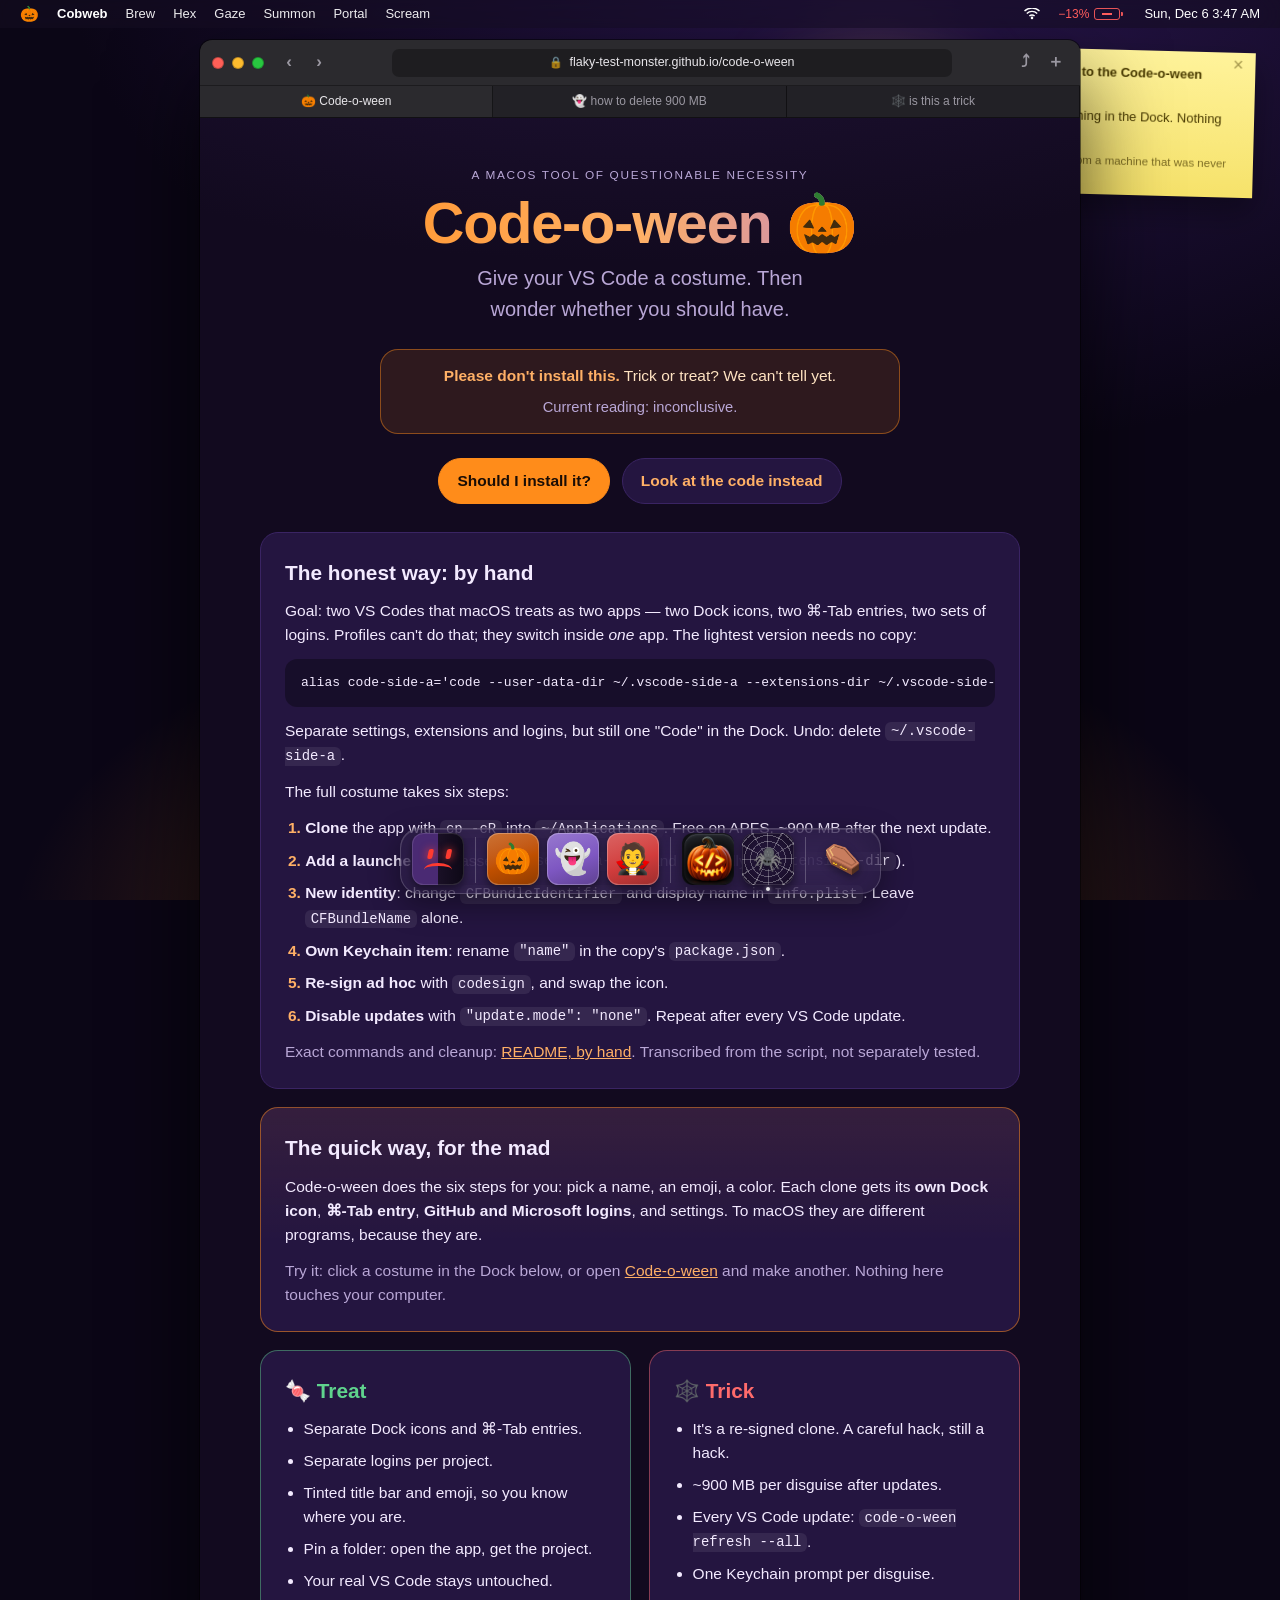
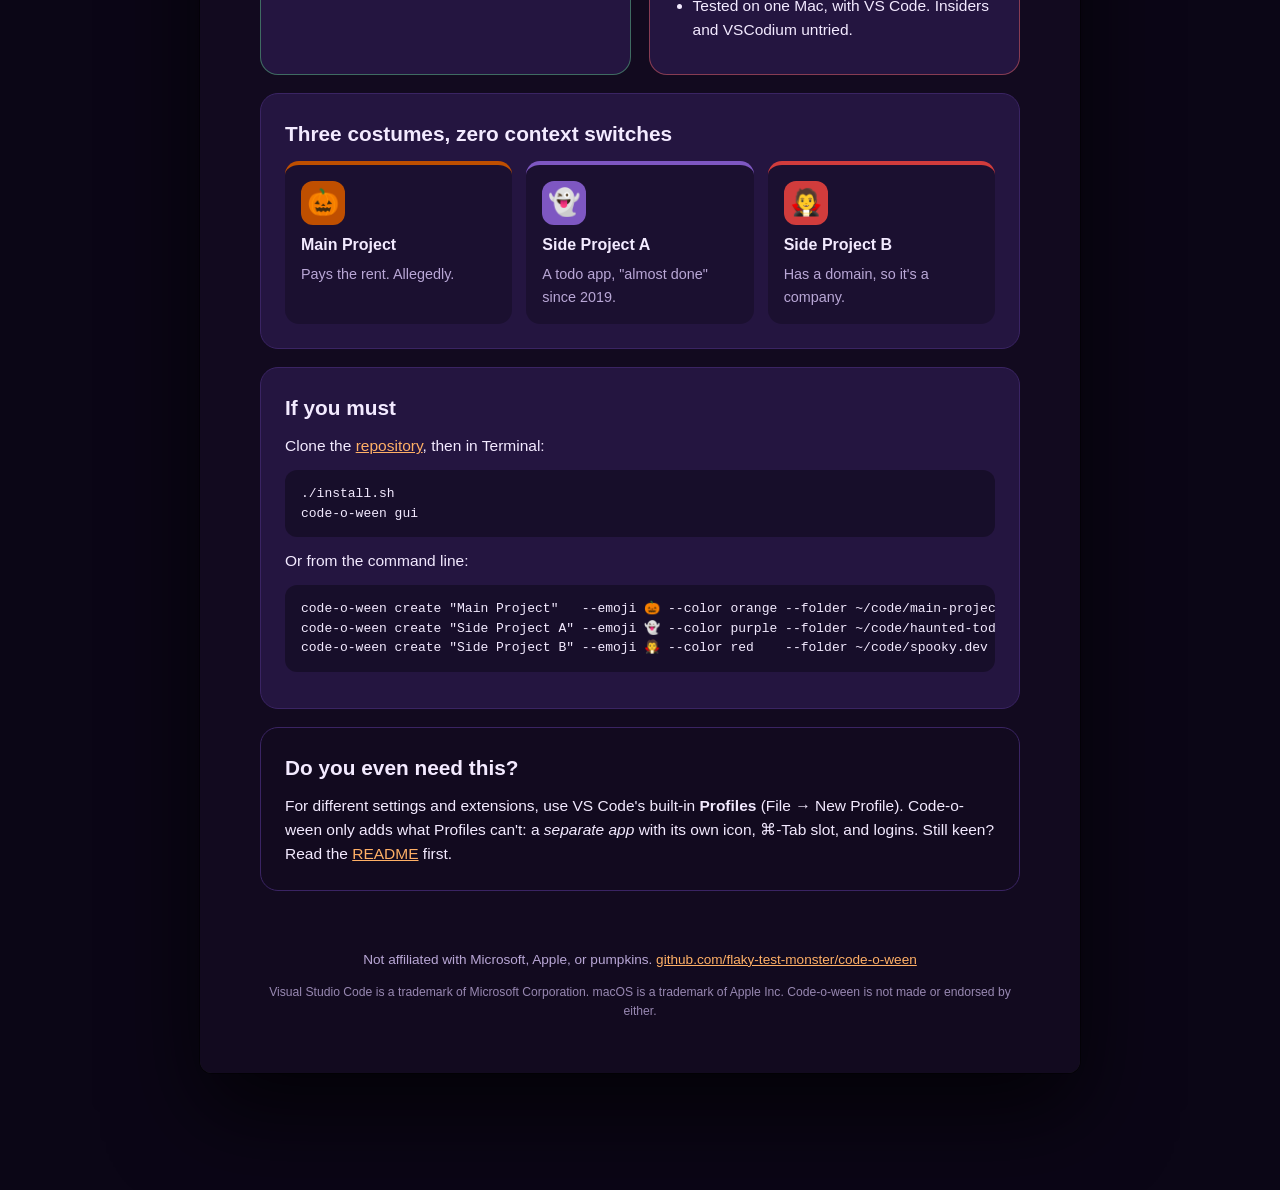
==== commit 29f431ee: "Focus on VS Code-style apps and simplify the CLI Drop the browser and chat recipes (Chrome, Chromium" ====
--- a/docs/index.html
+++ b/docs/index.html
@@ -265,7 +265,7 @@
                 <li>~900&nbsp;MB per disguise after updates.</li>
                 <li>Every VS Code update: <code>code-o-ween refresh --all</code>.</li>
                 <li>One Keychain prompt per disguise.</li>
-                <li>Tested on one Mac. Chrome doesn't work; others untried.</li>
+                <li>Tested on one Mac, with VS Code. Insiders and VSCodium untried.</li>
               </ul>
             </div>
           </section>
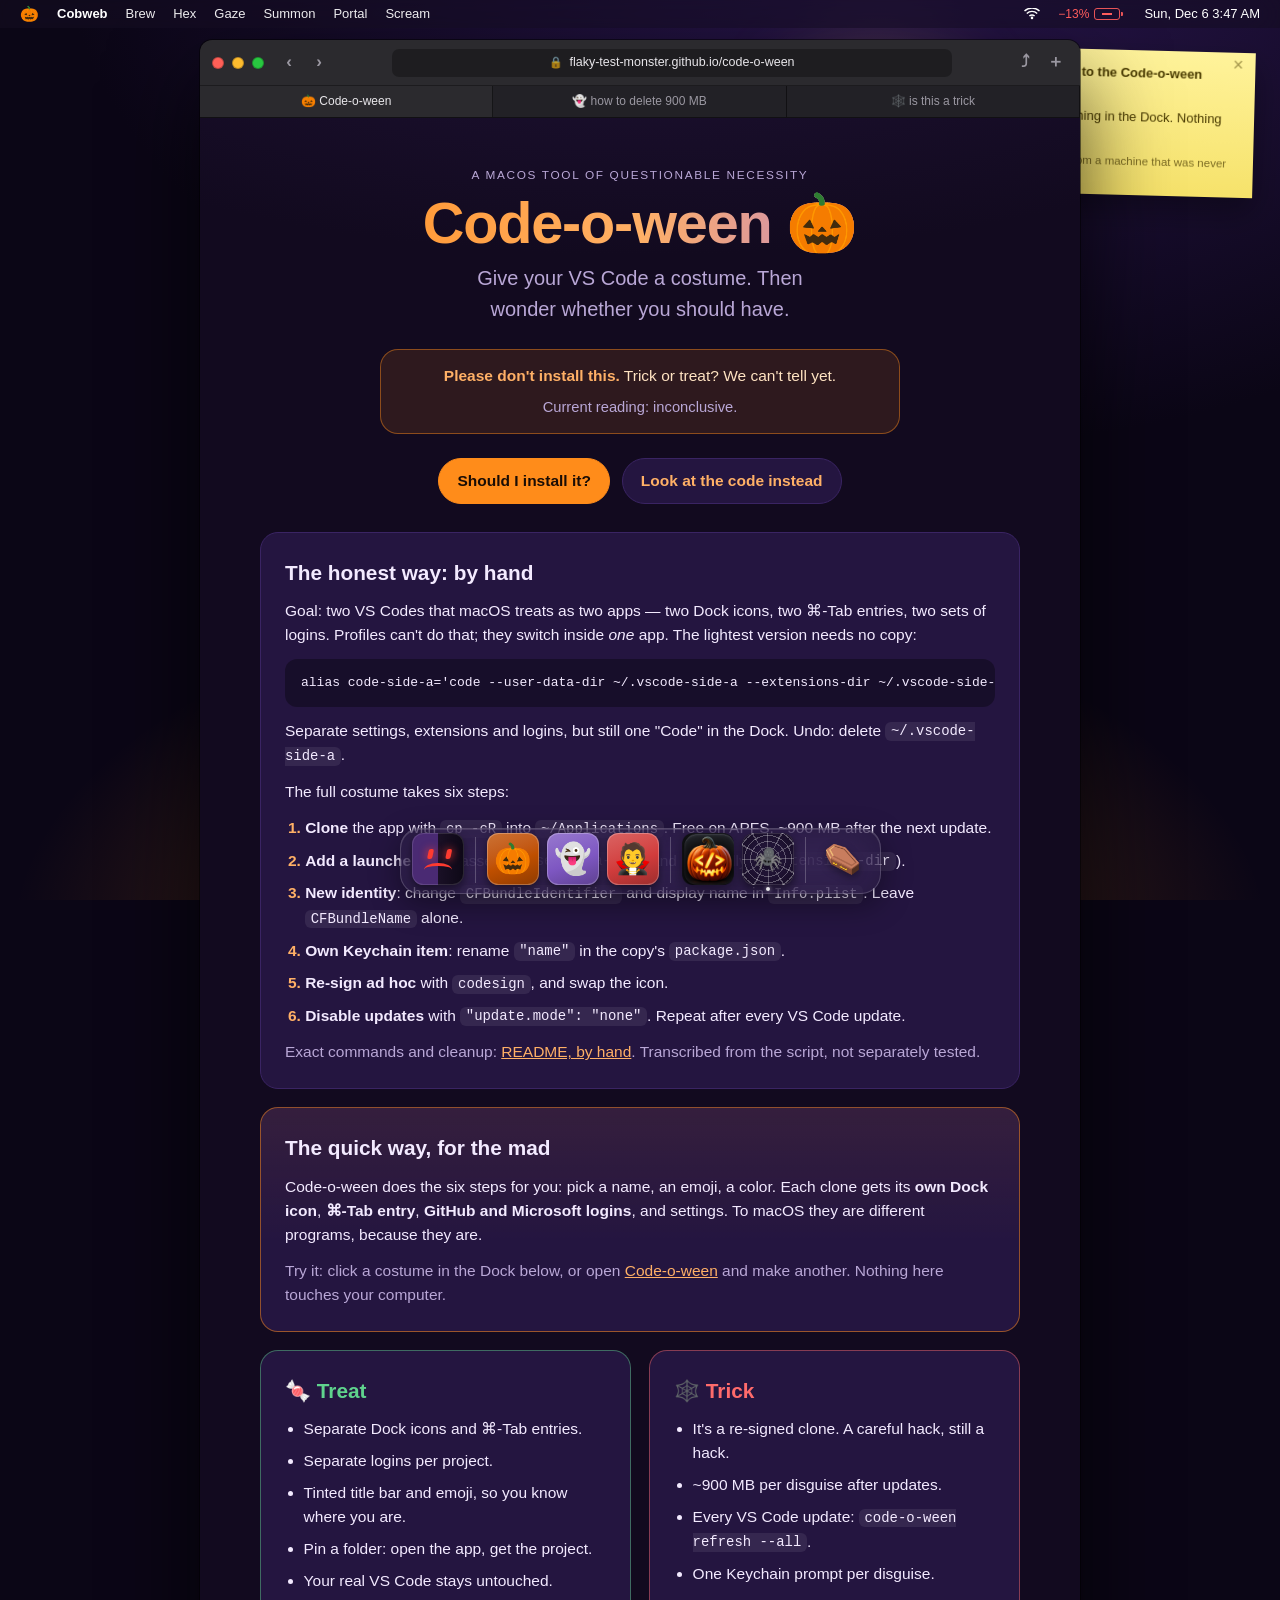
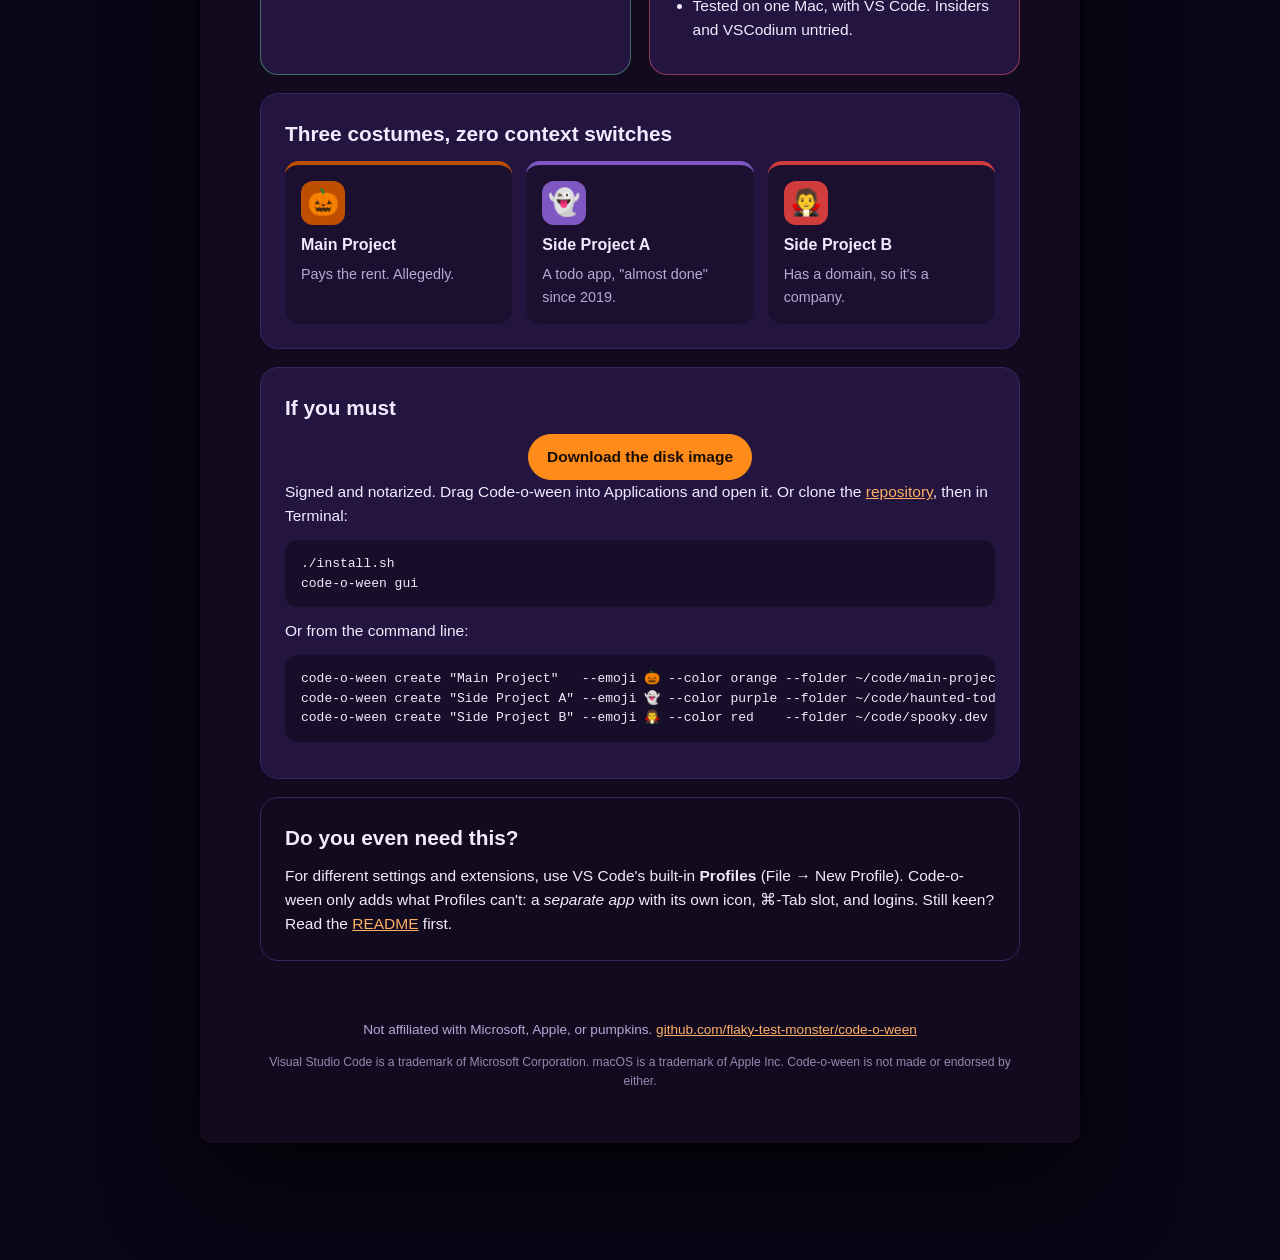
==== commit 4793b14a: "Offer the notarized disk image for download The site and the README link to the latest release. The " ====
--- a/docs/index.html
+++ b/docs/index.html
@@ -293,7 +293,10 @@
 
           <section class="card">
             <h2>If you must</h2>
-            <p>Clone the <a href="https://github.com/flaky-test-monster/code-o-ween" rel="noopener" target="_blank">repository</a>, then in Terminal:</p>
+            <div class="actions">
+              <a class="btn primary" href="https://github.com/flaky-test-monster/code-o-ween/releases/latest" rel="noopener" target="_blank">Download the disk image</a>
+            </div>
+            <p>Signed and notarized. Drag Code-o-ween into Applications and open it. Or clone the <a href="https://github.com/flaky-test-monster/code-o-ween" rel="noopener" target="_blank">repository</a>, then in Terminal:</p>
             <pre tabindex="0"><code>./install.sh
 code-o-ween gui</code></pre>
             <p>Or from the command line:</p>
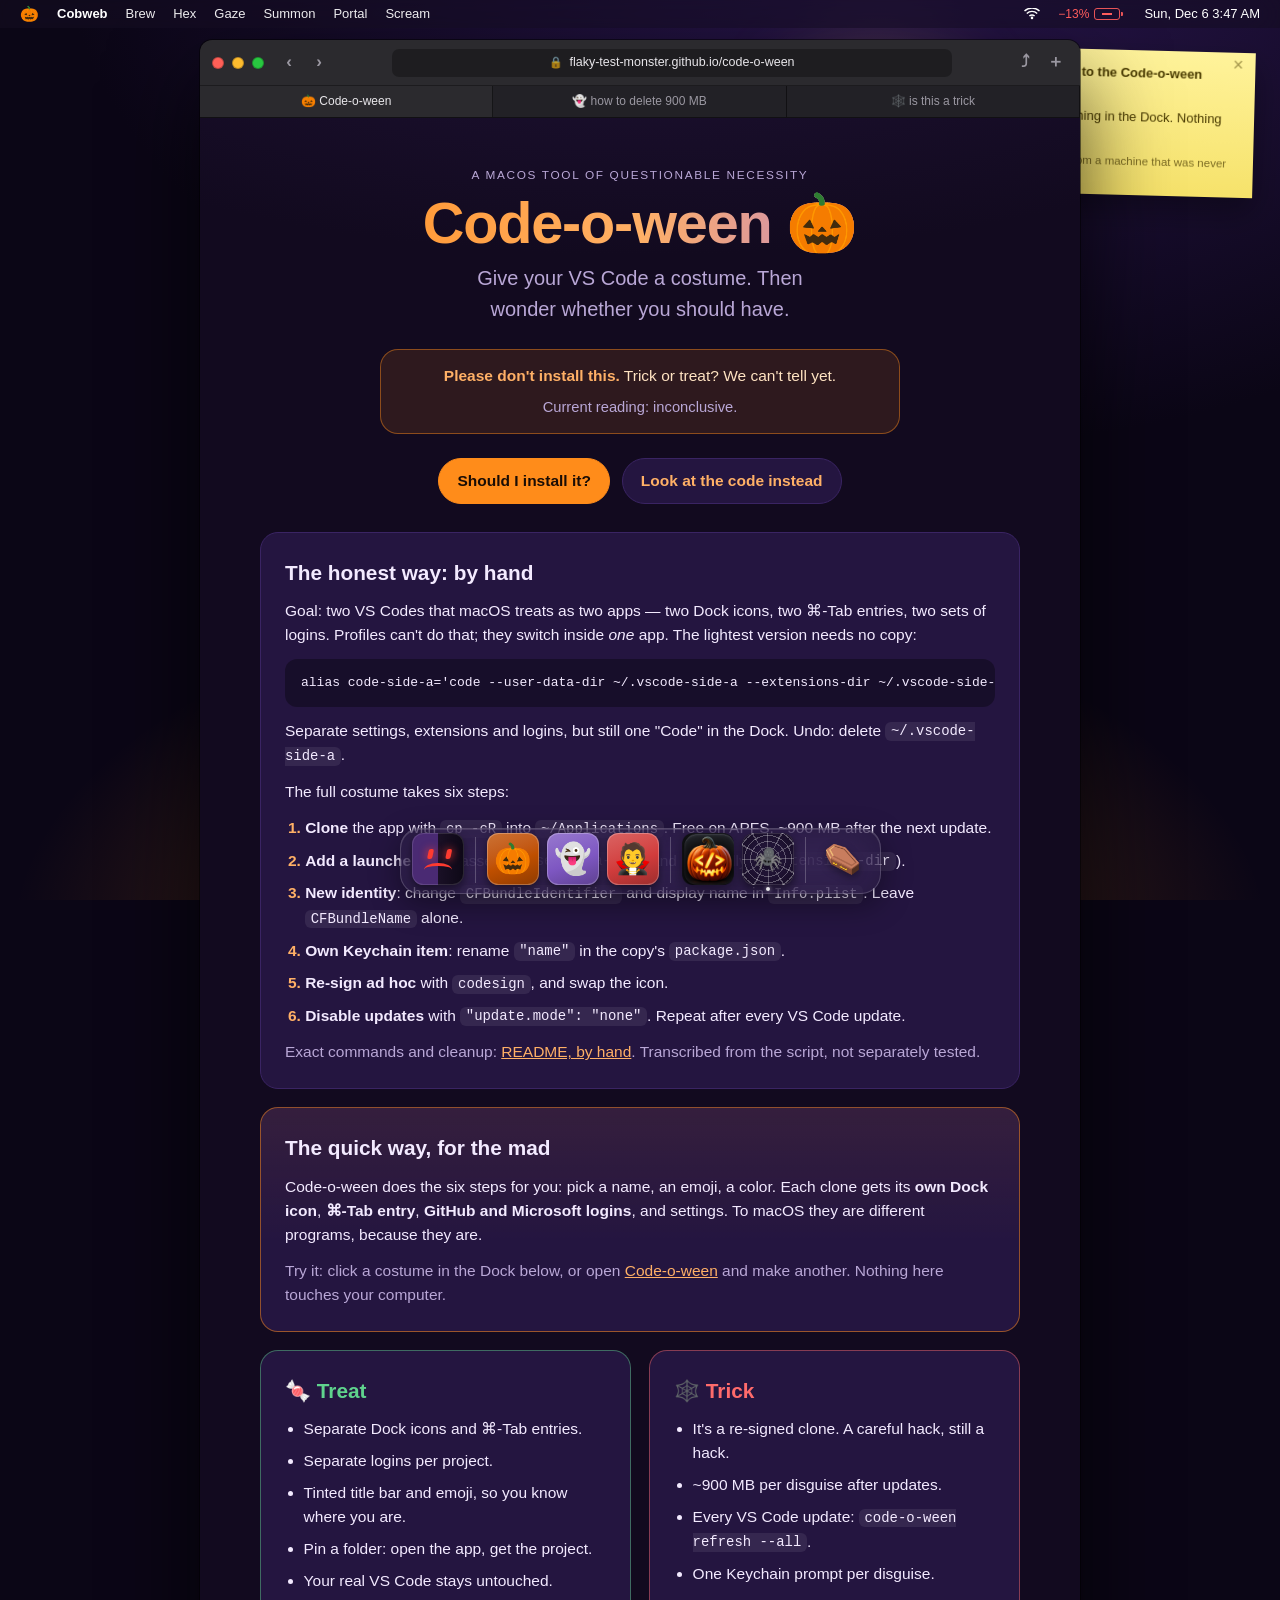
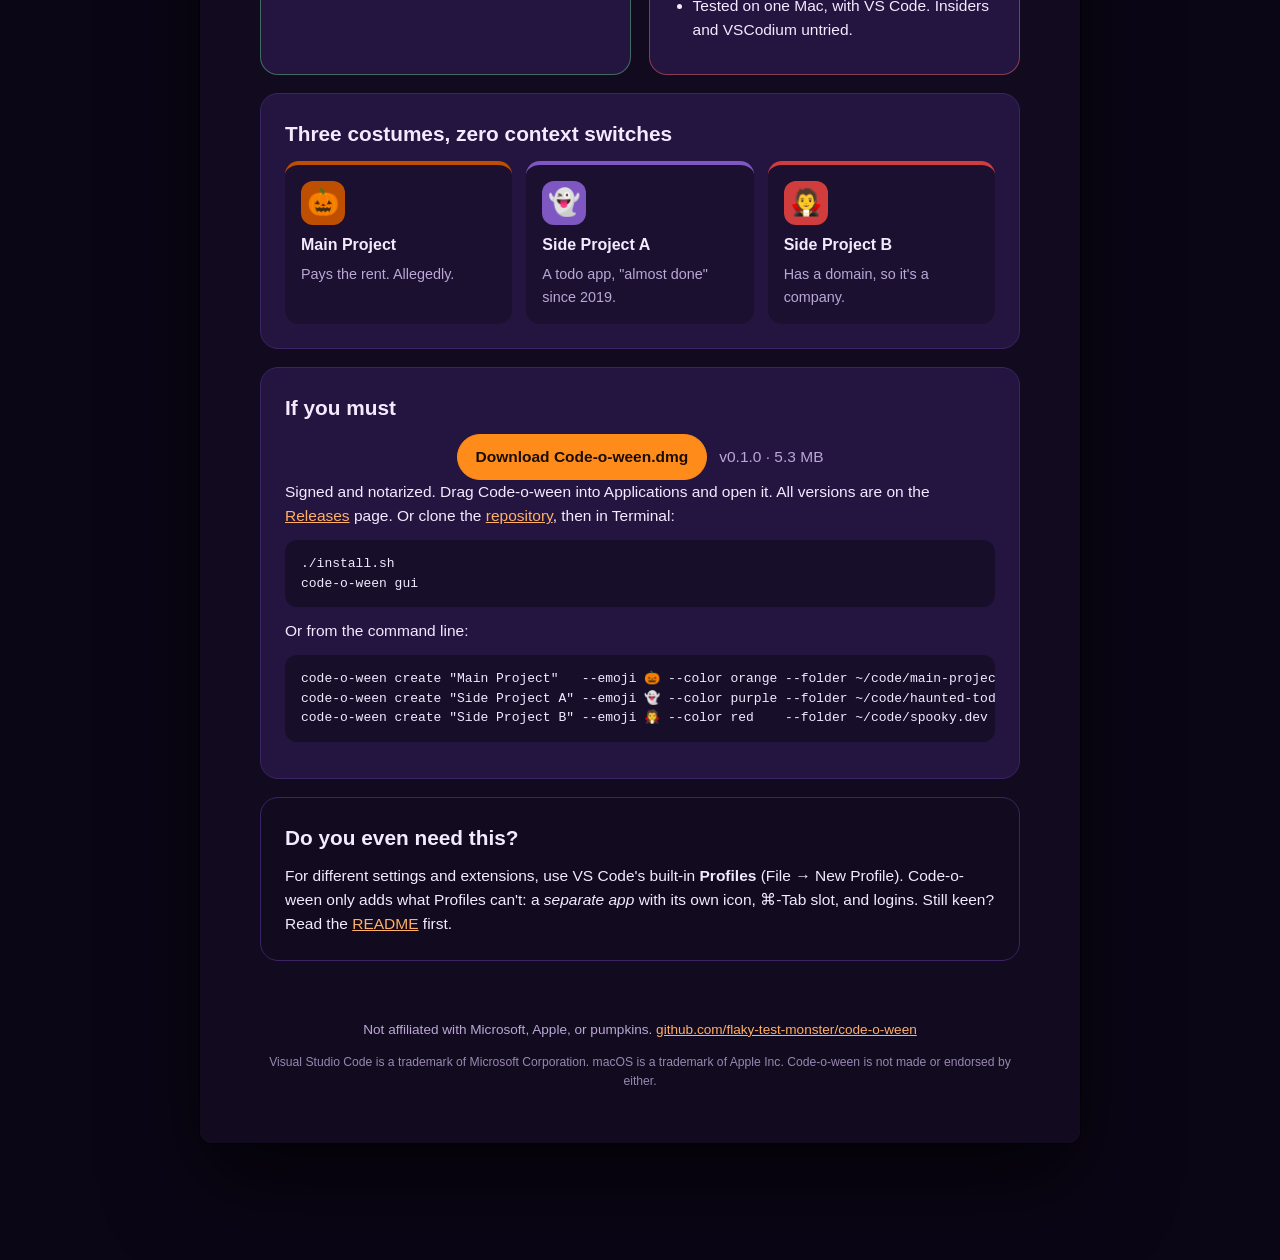
==== commit f7ee0d81: "Link the disk image itself from the website The download button points straight at the release's .dm" ====
--- a/docs/index.html
+++ b/docs/index.html
@@ -294,9 +294,11 @@
           <section class="card">
             <h2>If you must</h2>
             <div class="actions">
-              <a class="btn primary" href="https://github.com/flaky-test-monster/code-o-ween/releases/latest" rel="noopener" target="_blank">Download the disk image</a>
-            </div>
-            <p>Signed and notarized. Drag Code-o-ween into Applications and open it. Or clone the <a href="https://github.com/flaky-test-monster/code-o-ween" rel="noopener" target="_blank">repository</a>, then in Terminal:</p>
+              <a class="btn primary" id="download" href="https://github.com/flaky-test-monster/code-o-ween/releases/download/v0.1.0/Code-o-ween-0.1.0.dmg" rel="noopener">Download Code-o-ween.dmg</a>
+              <span class="muted" id="download-meta">v0.1.0 · 5.3 MB</span>
+            </div>
+            <p>Signed and notarized. Drag Code-o-ween into Applications and open it. All versions are on the
+              <a href="https://github.com/flaky-test-monster/code-o-ween/releases" rel="noopener" target="_blank">Releases</a> page. Or clone the <a href="https://github.com/flaky-test-monster/code-o-ween" rel="noopener" target="_blank">repository</a>, then in Terminal:</p>
             <pre tabindex="0"><code>./install.sh
 code-o-ween gui</code></pre>
             <p>Or from the command line:</p>
--- a/docs/style.css
+++ b/docs/style.css
@@ -479,7 +479,7 @@
 .warning { margin: 0 auto 24px; max-width: 520px; padding: 14px 18px; border-radius: var(--radius); background: rgba(255, 140, 26, 0.12); border: 1px solid rgba(255, 140, 26, 0.45); color: #ffe3c2; }
 .warning strong { color: var(--orange-2); }
 .verdict { display: block; margin-top: 8px; font-size: 0.92rem; color: var(--muted); min-height: 1.4em; }
-.actions { display: flex; gap: 12px; justify-content: center; flex-wrap: wrap; }
+.actions { display: flex; gap: 12px; justify-content: center; align-items: center; flex-wrap: wrap; }
 .btn {
   appearance: none; border: 1px solid var(--card-edge); background: var(--card); color: var(--text);
   padding: 10px 18px; border-radius: 999px; font: inherit; font-weight: 600; text-decoration: none; cursor: pointer;
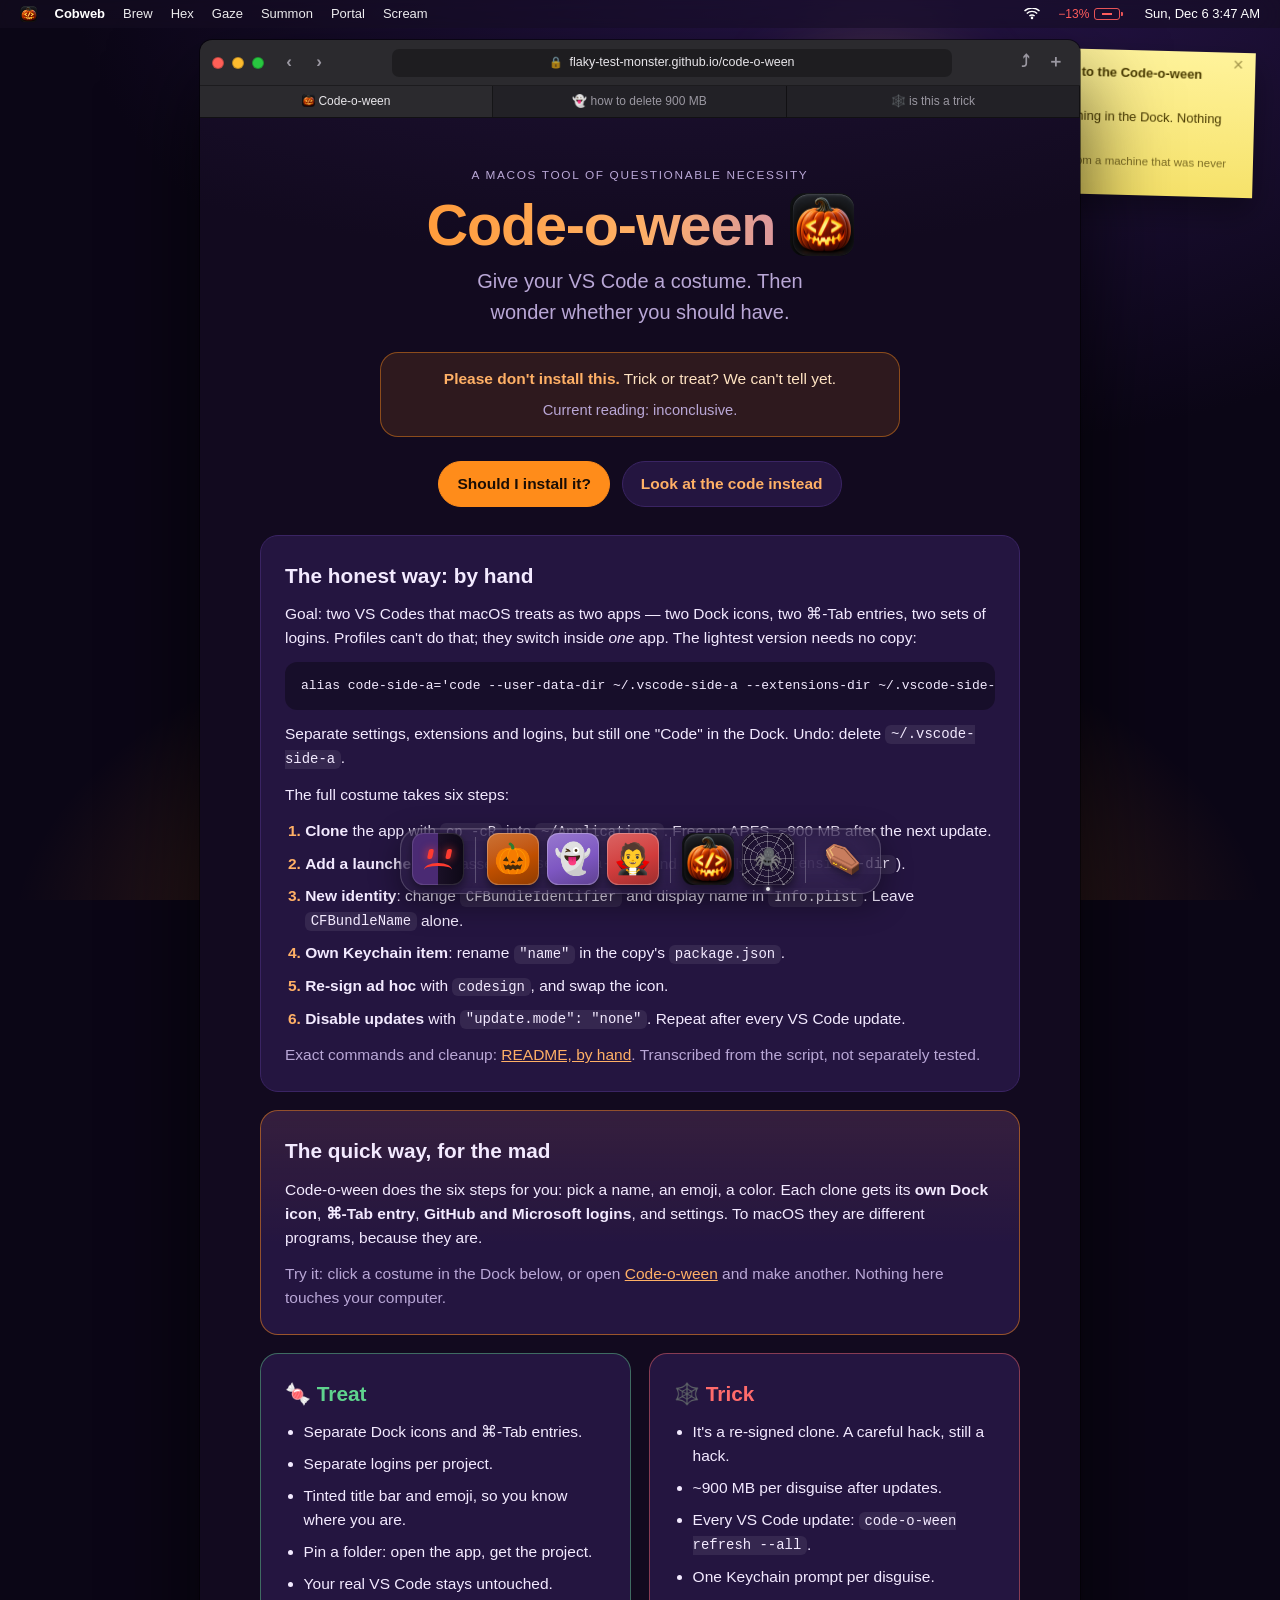
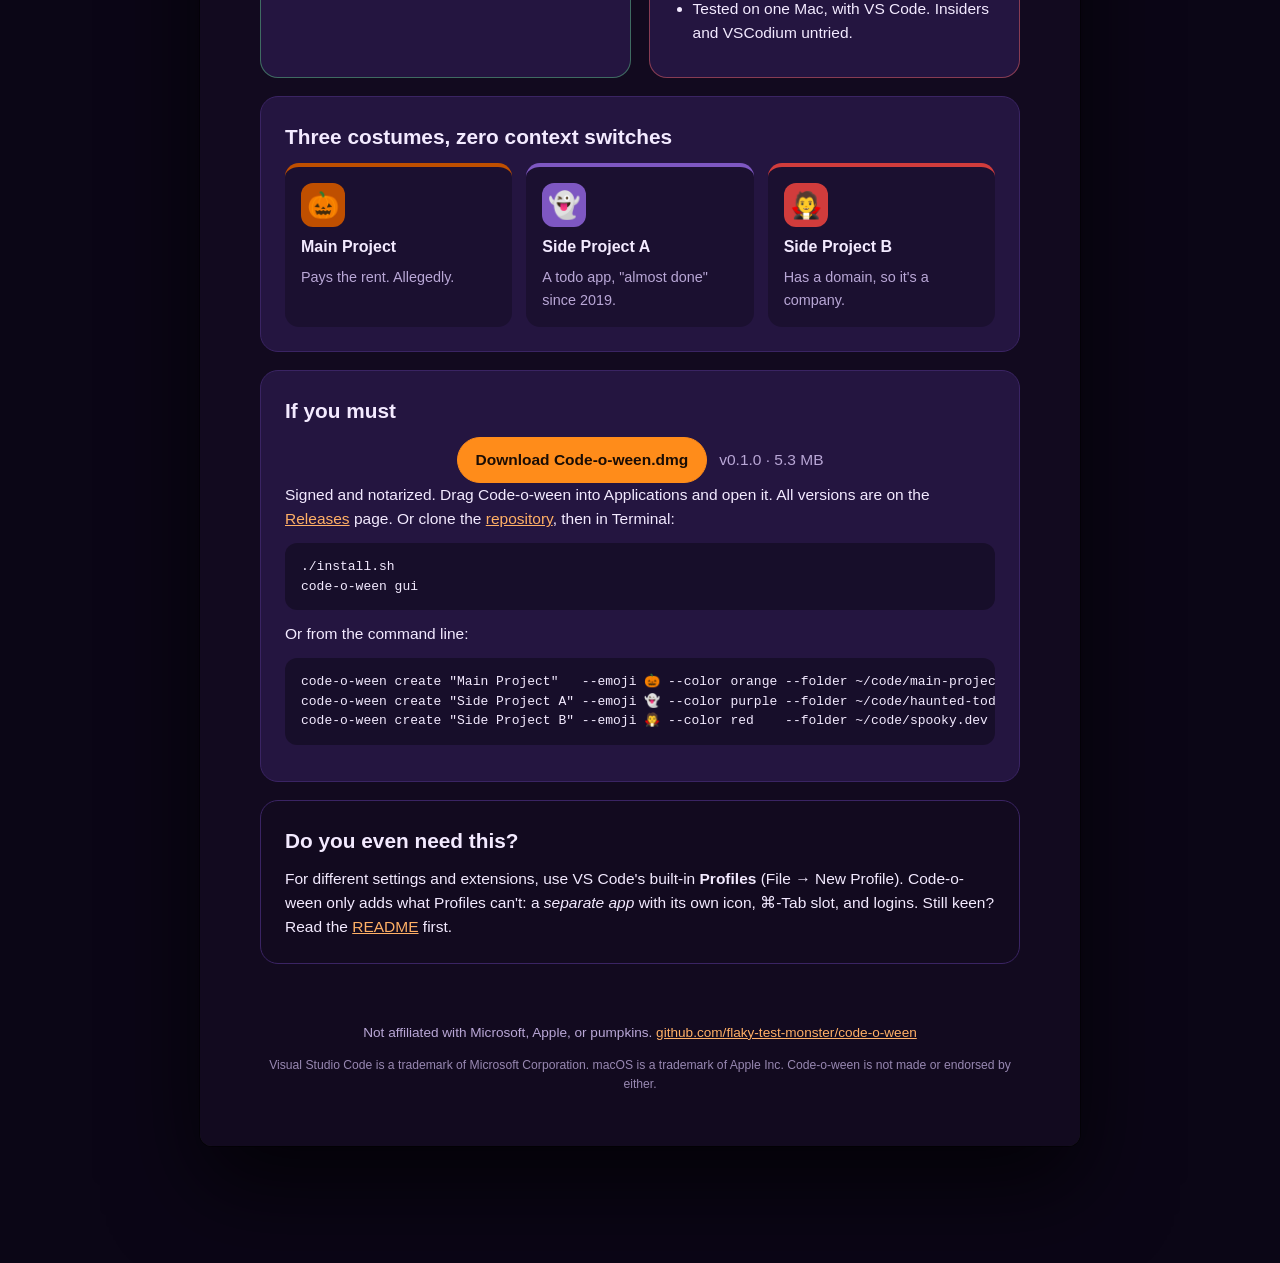
==== commit d252e91a: "Show the app icon where the pumpkin emoji stood in for it The site's menu bar, the Finder sidebar, t" ====
--- a/docs/index.html
+++ b/docs/index.html
@@ -8,7 +8,7 @@
   <meta name="color-scheme" content="dark">
   <meta name="theme-color" content="#140e20">
   <link rel="canonical" href="https://flaky-test-monster.github.io/code-o-ween/">
-  <meta property="og:title" content="Code-o-ween 🎃">
+  <meta property="og:title" content="Code-o-ween">
   <meta property="og:description" content="Give your VS Code a costume. Then wonder whether you should have.">
   <meta property="og:type" content="website">
   <meta property="og:url" content="https://flaky-test-monster.github.io/code-o-ween/">
@@ -16,7 +16,7 @@
   <meta property="og:image" content="https://flaky-test-monster.github.io/code-o-ween/social.png">
   <meta property="og:image:width" content="1200">
   <meta property="og:image:height" content="630">
-  <meta property="og:image:alt" content="Code-o-ween: a spooky fake Mac desktop with a browser window and a Dock of costumed VS Code icons">
+  <meta property="og:image:alt" content="The Code-o-ween icon, a carved pumpkin with a code-bracket grin, above the name and the line: Disguise VS Code. Every project gets its own Dock icon, settings, and logins.">
   <meta name="twitter:card" content="summary_large_image">
   <link rel="apple-touch-icon" href="code-o-ween.png">
   <link rel="icon" href="code-o-ween.png">
@@ -38,7 +38,7 @@
   <!-- Menu bar -->
   <div class="menubar" aria-hidden="true">
     <ul class="menubar-left">
-      <li class="menubar-logo">🎃</li>
+      <li class="menubar-logo"><img class="brand-icon" src="code-o-ween.png" alt="" width="18" height="18"></li>
       <li class="menubar-app" id="menubar-app">Haunter</li>
       <li class="menubar-item">Brew</li>
       <li class="menubar-item">Hex</li>
@@ -78,7 +78,7 @@
           <p class="finder-group">Haunts</p>
           <span class="finder-fav">🕯️ Recently Buried</span>
           <span class="finder-fav">⚰️ Apparitions</span>
-          <span class="finder-fav active" aria-current="true">🎃 Code-o-ween</span>
+          <span class="finder-fav active" aria-current="true"><img class="brand-icon" src="code-o-ween.png" alt="" width="16" height="16"> Code-o-ween</span>
           <span class="finder-fav">🪦 Graveyard</span>
           <span class="finder-fav">🕳️ The Pit</span>
           <p class="finder-group">Cursed</p>
@@ -189,12 +189,12 @@
         <span class="address" aria-hidden="true"><span class="lock">🔒</span><span class="host">flaky-test-monster.github.io/code-o-ween</span></span>
         <span class="nav" aria-hidden="true"><i>⤴</i><i>＋</i></span>
       </div>
-      <div class="browser-tabs" aria-hidden="true"><span class="tab active">🎃 Code-o-ween</span><span class="tab">👻 how to delete 900 MB</span><span class="tab">🕸️ is this a trick</span></div>
+      <div class="browser-tabs" aria-hidden="true"><span class="tab active"><img class="brand-icon" src="code-o-ween.png" alt="" width="14" height="14"> Code-o-ween</span><span class="tab">👻 how to delete 900 MB</span><span class="tab">🕸️ is this a trick</span></div>
 
       <div class="web" id="web">
         <header class="web-hero">
           <p class="eyebrow">A macOS tool of questionable necessity</p>
-          <h1>Code-o-ween <span aria-hidden="true">🎃</span></h1>
+          <h1>Code-o-ween <img class="brand-icon" src="code-o-ween.png" alt="" width="64" height="64"></h1>
           <p class="tagline">Give your VS Code a costume. Then wonder whether you should have.</p>
 
           <div class="warning" role="note">
--- a/docs/style.css
+++ b/docs/style.css
@@ -102,7 +102,9 @@
 }
 .menubar ul { list-style: none; margin: 0; padding: 0; display: flex; align-items: center; gap: 2px; }
 .menubar li { padding: 0 8px; line-height: var(--menubar-h); white-space: nowrap; }
-.menubar-logo { font-size: 15px; padding-right: 4px; }
+.menubar-logo { font-size: 15px; padding-right: 4px; display: inline-flex; align-items: center; }
+/* The app icon wherever the brand shows: sized to the surrounding text. */
+.brand-icon { display: inline-block; width: 1.1em; height: 1.1em; vertical-align: -0.2em; border-radius: 22%; }
 .menubar-app { font-weight: 700; }
 .menubar-item { opacity: 0.92; }
 .menubar-right { gap: 6px; }
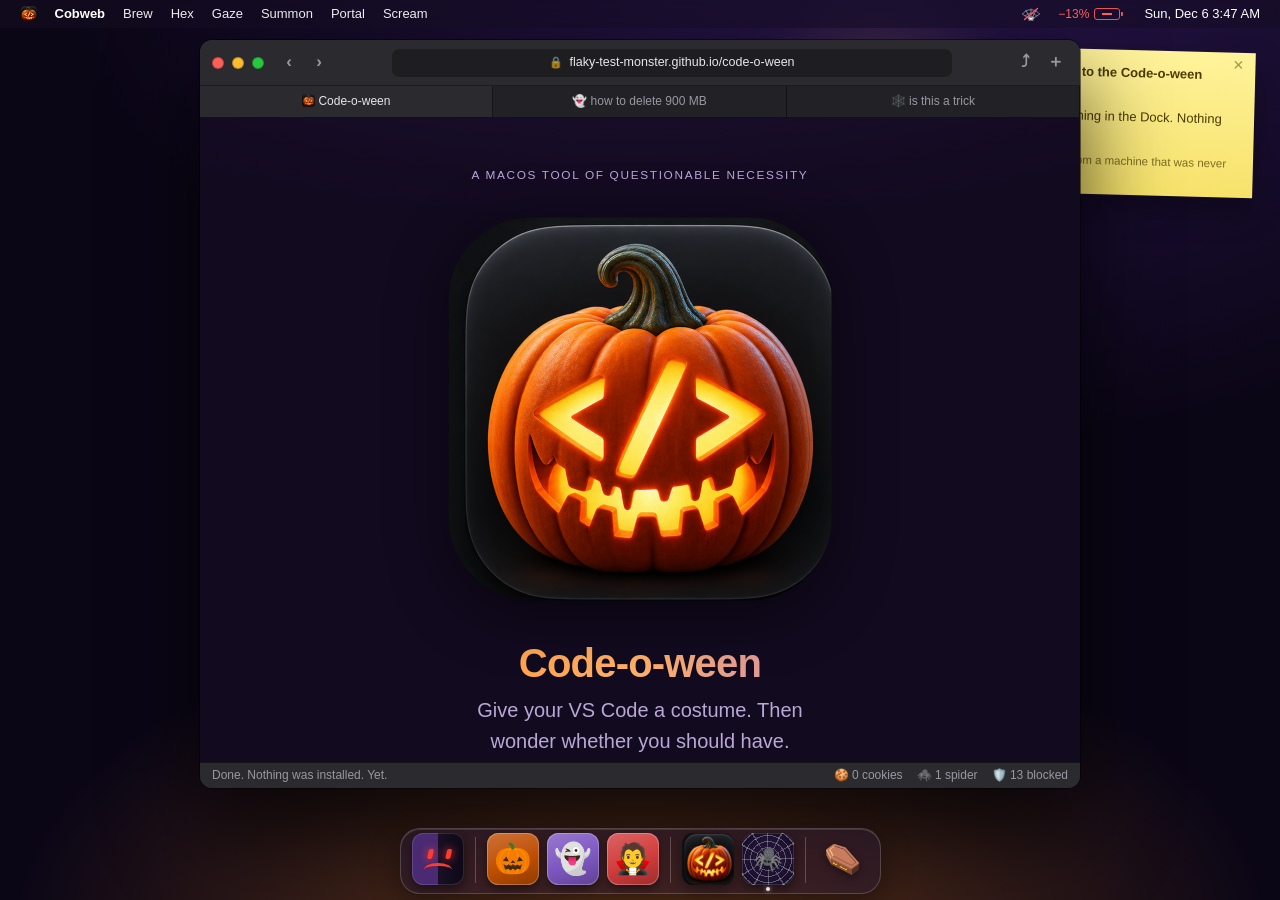
==== commit 6871985a: "Website: the browser as a real window, a bigger icon, a status bar The Cobweb window now stays betwe" ====
--- a/docs/index.html
+++ b/docs/index.html
@@ -13,11 +13,12 @@
   <meta property="og:type" content="website">
   <meta property="og:url" content="https://flaky-test-monster.github.io/code-o-ween/">
   <meta property="og:site_name" content="Code-o-ween">
-  <meta property="og:image" content="https://flaky-test-monster.github.io/code-o-ween/social.png">
-  <meta property="og:image:width" content="1200">
-  <meta property="og:image:height" content="630">
-  <meta property="og:image:alt" content="The Code-o-ween icon, a carved pumpkin with a code-bracket grin, above the name and the line: Disguise VS Code. Every project gets its own Dock icon, settings, and logins.">
-  <meta name="twitter:card" content="summary_large_image">
+  <!-- The share image is the app icon itself, the same file the page's hero shows: a square card. -->
+  <meta property="og:image" content="https://flaky-test-monster.github.io/code-o-ween/code-o-ween-768.png">
+  <meta property="og:image:width" content="768">
+  <meta property="og:image:height" content="768">
+  <meta property="og:image:alt" content="The Code-o-ween icon: a carved pumpkin with a code-bracket grin.">
+  <meta name="twitter:card" content="summary">
   <link rel="apple-touch-icon" href="code-o-ween.png">
   <link rel="icon" href="code-o-ween.png">
   <link rel="stylesheet" href="style.css">
@@ -48,8 +49,19 @@
       <li class="menubar-item">Scream</li>
     </ul>
     <ul class="menubar-right">
-      <li class="menubar-glyph" title="Not connected. Nothing here phones home.">
-        <svg viewBox="0 0 16 12" width="16" height="12"><path d="M8 11.2a1.3 1.3 0 1 1 0-2.6 1.3 1.3 0 0 1 0 2.6zM4.9 7.6a4.5 4.5 0 0 1 6.2 0l-1 1a3.1 3.1 0 0 0-4.2 0zM2.3 5a8.1 8.1 0 0 1 11.4 0l-1 1a6.7 6.7 0 0 0-9.4 0zM0 2.6A11.4 11.4 0 0 1 16 2.6l-1 1a10 10 0 0 0-14 0z" fill="currentColor"/></svg>
+      <!-- Wi-Fi, Halloween edition: the arcs are a cobweb, the dot is the spider, the slash means no connection. -->
+      <li class="menubar-glyph" title="No connection. Only cobwebs. Nothing here phones home.">
+        <svg viewBox="0 0 18 14" width="18" height="14" fill="none" stroke="currentColor" stroke-linecap="round">
+          <g stroke-width="0.9" opacity="0.5">
+            <path d="M6.1 11A3.5 3.5 0 0 1 11.9 11M3.3 9A7 7 0 0 1 14.7 9M.4 7A10.5 10.5 0 0 1 17.6 7"/>
+            <path d="M9 13V2M9 13 3.9 3.2M9 13l5.1-9.8M9 13 0 6.7M9 13l9-6.3"/>
+          </g>
+          <g stroke-width="0.55">
+            <circle cx="9" cy="11.6" r="1" fill="currentColor" stroke="none"/>
+            <path d="M8.1 11.1 6.7 9.9M8 11.5 6.4 11.2M8.1 12 6.7 12.7M8.3 12.4 7.3 13.6M9.9 11.1l1.4-1.2M10 11.5l1.6-.3M9.9 12l1.4.7M9.7 12.4l1 1.2"/>
+          </g>
+          <path d="M2.5 12.5 15.5 1.5" stroke="#ff5c5c" stroke-width="1.3"/>
+        </svg>
       </li>
       <li class="menubar-battery" title="Battery at −13%. It has been draining since 2019."><span class="battery-pct">−13%</span><span class="battery"><i></i></span></li>
       <li class="menubar-clock"><time id="clock" datetime="2026-10-31T23:59">Fri Oct 31  23:59</time></li>
@@ -194,18 +206,20 @@
       <div class="web" id="web">
         <header class="web-hero">
           <p class="eyebrow">A macOS tool of questionable necessity</p>
-          <h1>Code-o-ween <img class="brand-icon" src="code-o-ween.png" alt="" width="64" height="64"></h1>
+          <img class="hero-icon" src="code-o-ween-768.png" alt="" width="384" height="384">
+          <h1>Code-o-ween</h1>
           <p class="tagline">Give your VS Code a costume. Then wonder whether you should have.</p>
 
-          <div class="warning" role="note">
+          <div class="actions">
+            <button type="button" class="btn primary" id="ask" aria-controls="warning" aria-expanded="false">Should I install it?</button>
+            <a class="btn" href="https://github.com/flaky-test-monster/code-o-ween" rel="noopener" target="_blank">Look at the code instead</a>
+          </div>
+
+          <!-- Hidden until the first "Should I install it?": the answer, not the opening line. -->
+          <div class="warning" role="note" id="warning" hidden>
             <strong>Please don't install this.</strong>
             Trick or treat? We can't tell yet.
             <span class="verdict" id="verdict" aria-live="polite">Current reading: inconclusive.</span>
-          </div>
-
-          <div class="actions">
-            <button type="button" class="btn primary" id="ask">Should I install it?</button>
-            <a class="btn" href="https://github.com/flaky-test-monster/code-o-ween" rel="noopener" target="_blank">Look at the code instead</a>
           </div>
         </header>
 
@@ -235,7 +249,7 @@
           </section>
 
           <section class="card quick">
-            <h2>The quick way, for the mad</h2>
+            <h2>The quick way, for madmen, madwomen, mad cats</h2>
             <p>
               Code-o-ween does the six steps for you: pick a name, an emoji, a color. Each clone gets its
               <strong>own Dock icon</strong>, <strong>⌘-Tab entry</strong>, <strong>GitHub and Microsoft logins</strong>,
@@ -293,11 +307,7 @@
 
           <section class="card">
             <h2>If you must</h2>
-            <div class="actions">
-              <a class="btn primary" id="download" href="https://github.com/flaky-test-monster/code-o-ween/releases/download/v0.1.0/Code-o-ween-0.1.0.dmg" rel="noopener">Download Code-o-ween.dmg</a>
-              <span class="muted" id="download-meta">v0.1.0 · 5.3 MB</span>
-            </div>
-            <p>Signed and notarized. Drag Code-o-ween into Applications and open it. All versions are on the
+            <p>The disk image is signed and notarized: drag Code-o-ween into Applications and open it. All versions are on the
               <a href="https://github.com/flaky-test-monster/code-o-ween/releases" rel="noopener" target="_blank">Releases</a> page. Or clone the <a href="https://github.com/flaky-test-monster/code-o-ween" rel="noopener" target="_blank">repository</a>, then in Terminal:</p>
             <pre tabindex="0"><code>./install.sh
 code-o-ween gui</code></pre>
@@ -325,6 +335,17 @@
           </p>
           <p class="legal">Visual Studio Code is a trademark of Microsoft Corporation. macOS is a trademark of Apple Inc. Code-o-ween is not made or endorsed by either.</p>
         </footer>
+      </div>
+
+      <!-- Status bar: the left side follows the reader (hovered links, how far down the page they are),
+           the right side is the browser's idea of privacy. Decorative, like the rest of the chrome. -->
+      <div class="browser-status" aria-hidden="true">
+        <span class="status-text" id="status-text">Done. Nothing was installed. Yet.</span>
+        <span class="status-right">
+          <span title="No cookies. The spider ate them.">🍪 0 cookies</span>
+          <span title="Resident. Does not track you. Just watches.">🕷️ 1 spider</span>
+          <span title="Blocked: every tracker, two ghosts, one vampire with a newsletter.">🛡️ 13 blocked</span>
+        </span>
       </div>
     </div>
 
--- a/docs/style.css
+++ b/docs/style.css
@@ -147,6 +147,7 @@
 @media (max-width: 720px) { .sticky { display: none; } }
 
 /* ─────────────── Windows ─────────────── */
+/* Windows live in the band between the menu bar and the Dock, so no window's bottom edge sits under the Dock. */
 .windows { position: absolute; inset: var(--menubar-h) 0 var(--dock-h) 0; }
 
 .window {
@@ -212,8 +213,9 @@
   @keyframes open-mobile { from { opacity: 0; transform: translateY(20px); } to { opacity: 1; transform: none; } }
 }
 
-/* While the browser is on screen, the page it shows scrolls with the document (html.page-scroll):
-   the window grows to fit its content, and its chrome sticks under the menu bar. */
+/* Without script (html.page-scroll, set in the markup and removed by script.js) the page scrolls with the
+   document: the browser window grows to fit its content, and its chrome sticks under the menu bar. With
+   script the browser is a regular window and its page scrolls inside it, clear of the Dock. */
 html.page-scroll, html.page-scroll body { height: auto; }
 html.page-scroll body { overflow: visible; overflow-x: hidden; }
 html.page-scroll .desktop { position: relative; min-height: 100vh; overflow: visible; background-attachment: fixed; }
@@ -450,6 +452,13 @@
 .browser-tabs .tab { flex: 1; padding: 7px 12px; text-align: center; color: var(--chrome-muted); border-right: 1px solid rgba(0, 0, 0, 0.5); white-space: nowrap; overflow: hidden; text-overflow: ellipsis; }
 .browser-tabs .tab.active { background: var(--chrome); color: var(--chrome-text); }
 @media (max-width: 720px) { .browser-tabs .tab:not(.active) { display: none; } }
+/* The status bar at the foot of the window. */
+.browser-status { flex: 0 0 auto; display: flex; justify-content: space-between; align-items: center; gap: 16px; height: 26px; padding: 0 12px; background: var(--chrome); color: var(--chrome-muted); border-top: 1px solid rgba(0, 0, 0, 0.5); font-size: 12px; white-space: nowrap; }
+.browser-status .status-text { min-width: 0; overflow: hidden; text-overflow: ellipsis; }
+.browser-status .status-text.link { color: var(--chrome-text); }
+.browser-status .status-right { display: flex; gap: 14px; flex: none; }
+.browser-status .status-right span { cursor: help; }
+@media (max-width: 720px) { .browser-status .status-right { display: none; } }
 
 /* ─────────────── The web page inside the browser ─────────────── */
 .web {
@@ -471,14 +480,15 @@
 .web-hero, .web main, .web-footer { width: min(var(--max), 100% - 32px); margin: 0 auto; }
 .web-hero { text-align: center; padding: 48px 0 28px; }
 .eyebrow { margin: 0 0 8px; color: var(--muted); text-transform: uppercase; letter-spacing: 0.14em; font-size: 0.74rem; }
+.hero-icon { display: block; width: clamp(240px, 54vw, 384px); height: auto; margin: 32px auto 40px; border-radius: 22%; filter: drop-shadow(0 12px 28px rgba(0, 0, 0, 0.55)); }
 .web h1 {
-  margin: 0; font-size: clamp(2.2rem, 6vw, 3.6rem); line-height: 1.05; letter-spacing: -0.02em;
+  margin: 0; font-size: clamp(1.7rem, 4.5vw, 2.5rem); line-height: 1.1; letter-spacing: -0.02em;
   background: linear-gradient(90deg, var(--orange), var(--orange-2), var(--purple));
   -webkit-background-clip: text; background-clip: text; color: transparent;
 }
 .web h1 span { color: initial; -webkit-text-fill-color: initial; }
 .tagline { margin: 10px auto 24px; max-width: 34ch; font-size: clamp(1rem, 2.4vw, 1.25rem); color: var(--muted); }
-.warning { margin: 0 auto 24px; max-width: 520px; padding: 14px 18px; border-radius: var(--radius); background: rgba(255, 140, 26, 0.12); border: 1px solid rgba(255, 140, 26, 0.45); color: #ffe3c2; }
+.warning { margin: 24px auto 0; max-width: 520px; padding: 14px 18px; border-radius: var(--radius); background: rgba(255, 140, 26, 0.12); border: 1px solid rgba(255, 140, 26, 0.45); color: #ffe3c2; }
 .warning strong { color: var(--orange-2); }
 .verdict { display: block; margin-top: 8px; font-size: 0.92rem; color: var(--muted); min-height: 1.4em; }
 .actions { display: flex; gap: 12px; justify-content: center; align-items: center; flex-wrap: wrap; }
